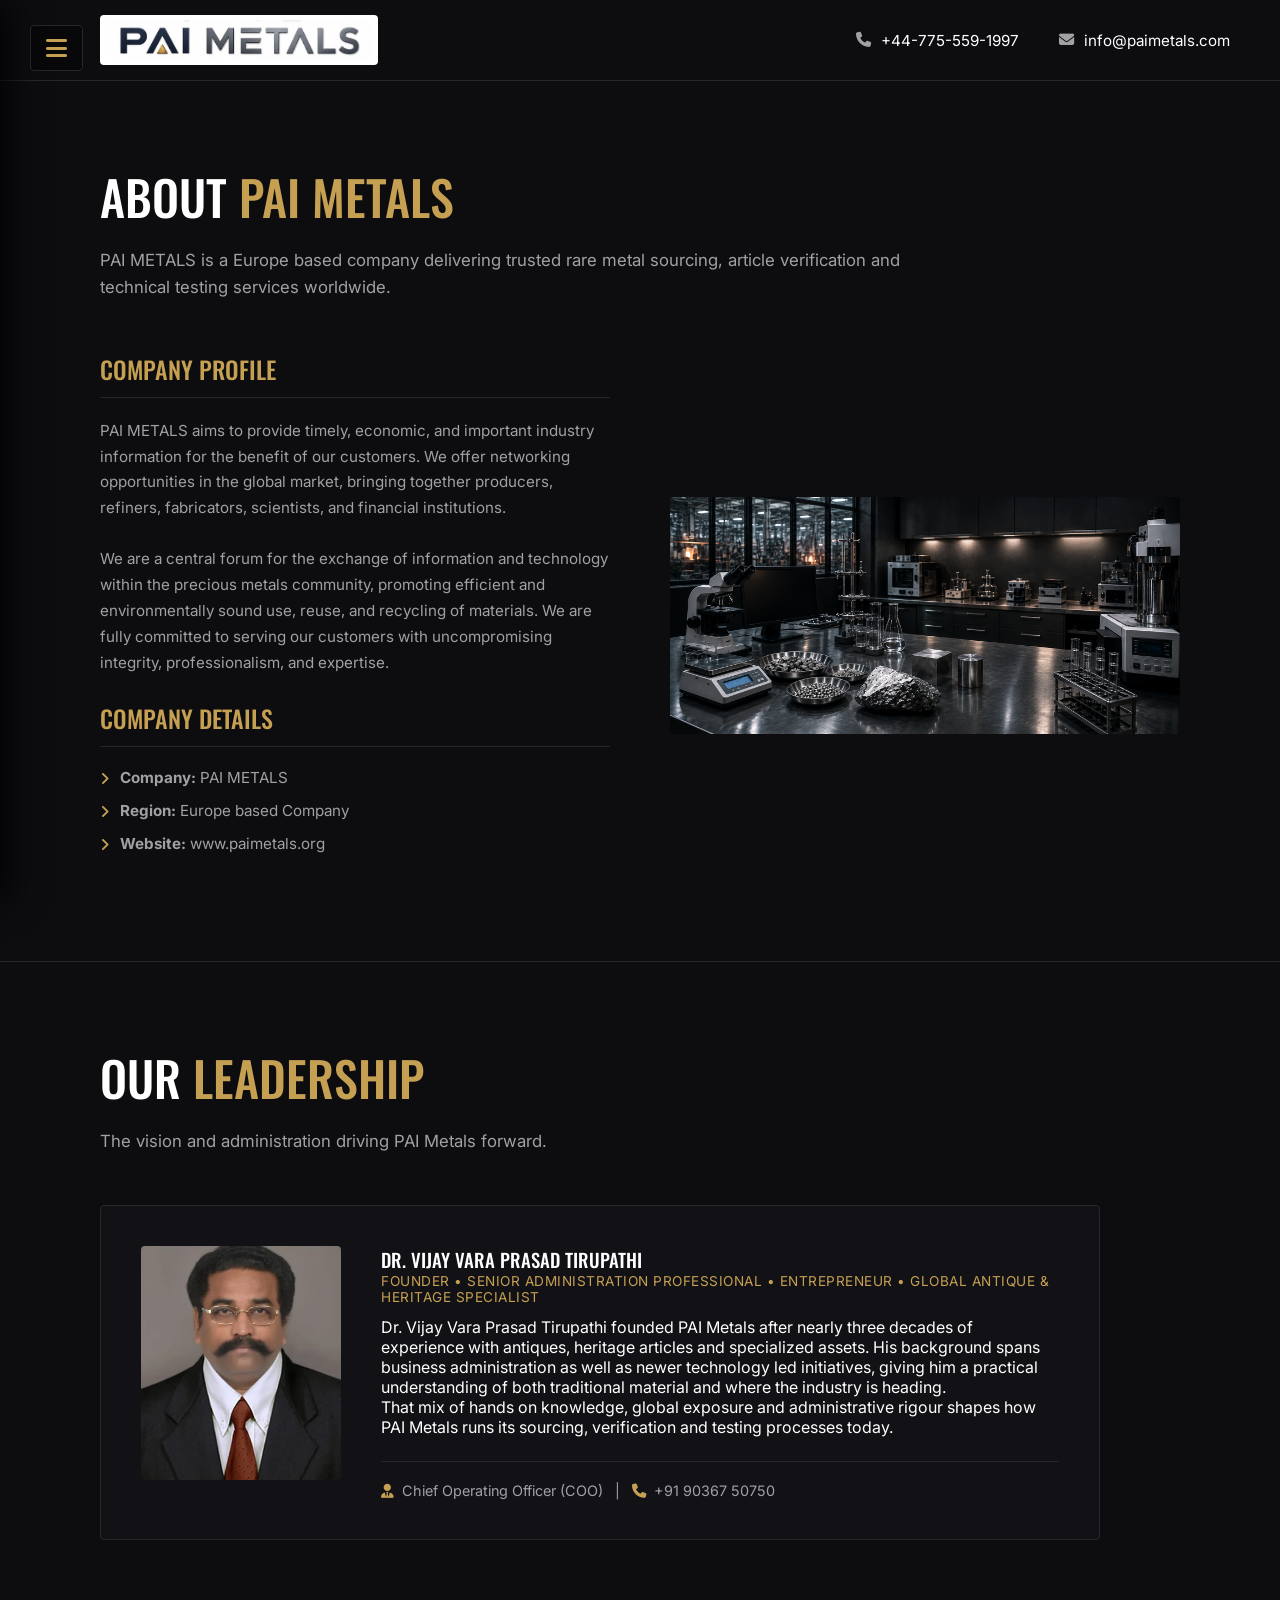
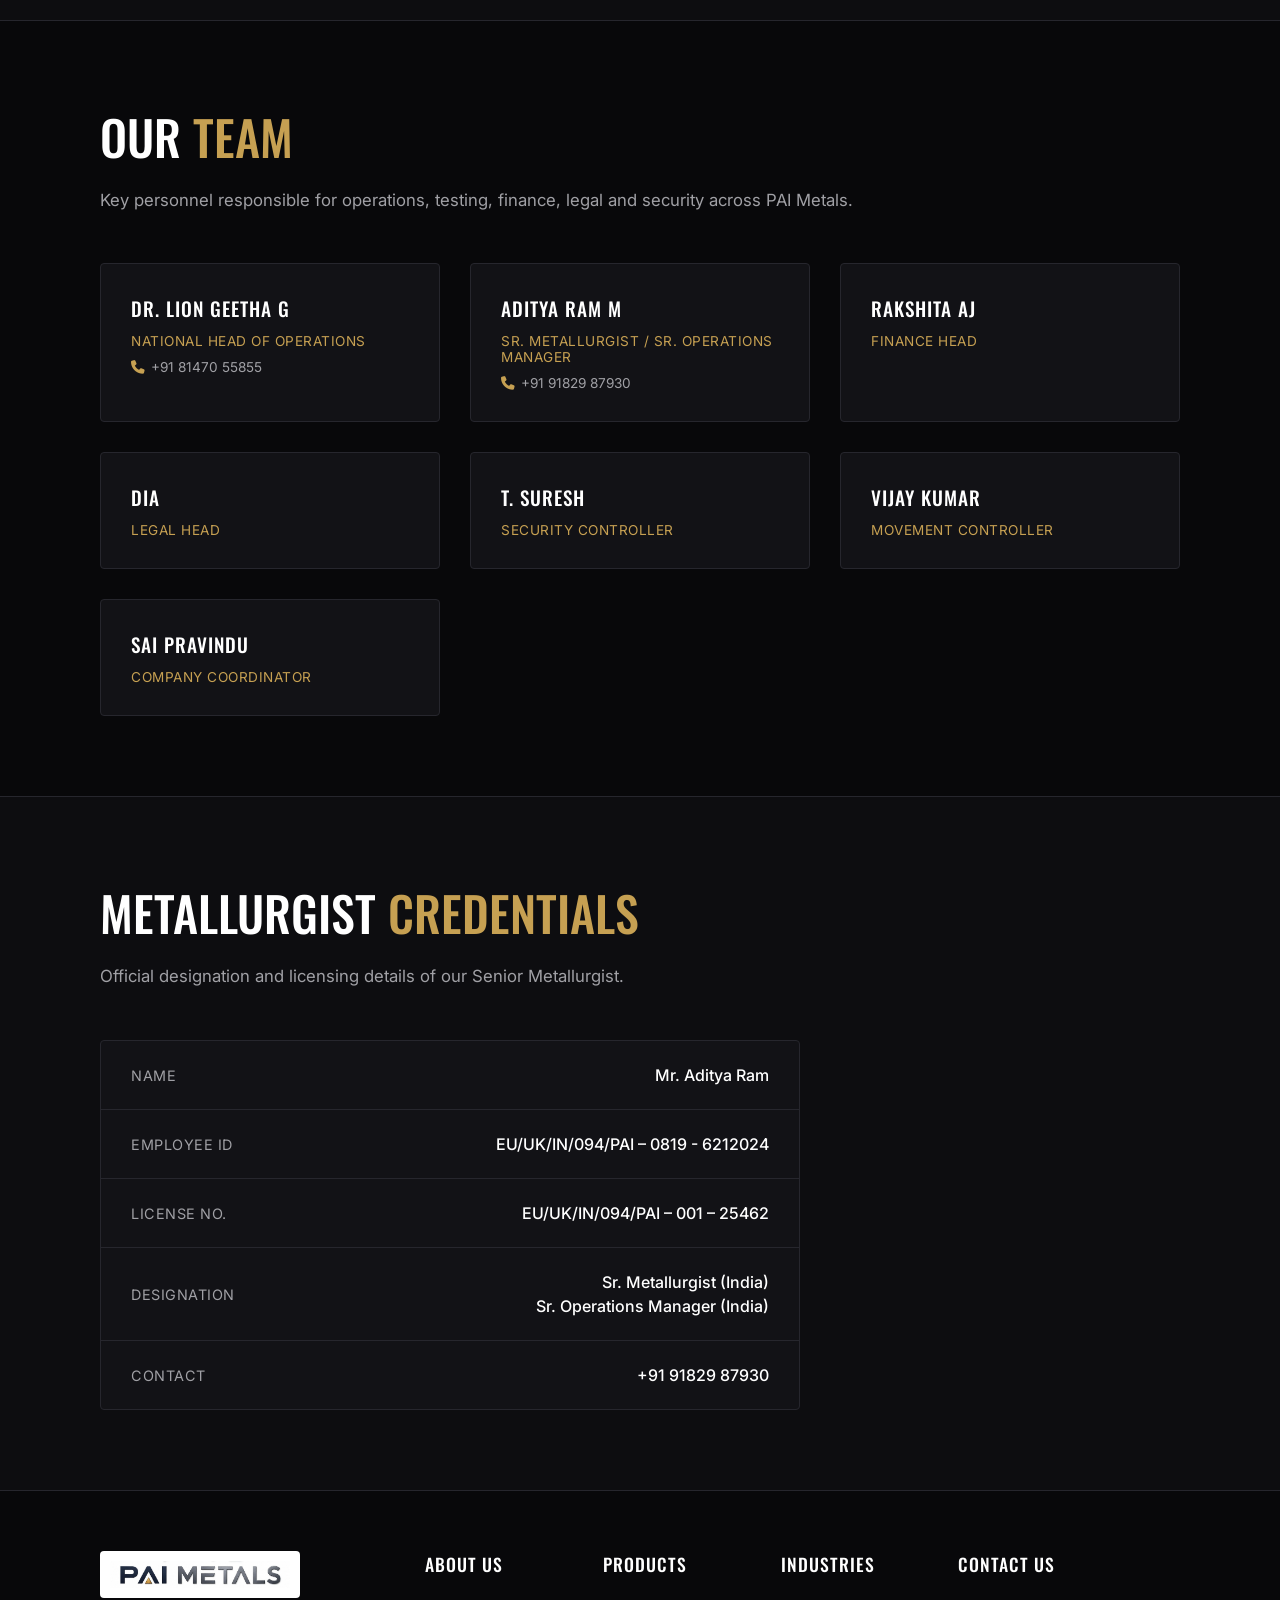
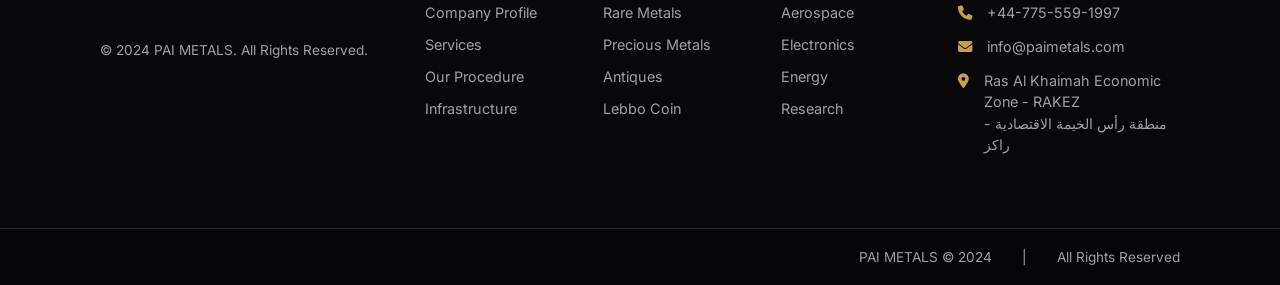
==== about.html @ 2e75043e "Add leadership section with founder profile and team contact numbers Adds a founder spotlight for Dr" ====
<!DOCTYPE html>
<html lang="en">
<head>
    <meta charset="UTF-8">
    <meta name="viewport" content="width=device-width, initial-scale=1.0">
    <title>About Us - PAI METALS</title>

    <!-- Google Fonts -->
    <link rel="preconnect" href="https://fonts.googleapis.com">
    <link rel="preconnect" href="https://fonts.gstatic.com" crossorigin>
    <link href="https://fonts.googleapis.com/css2?family=Inter:wght@300;400;500&family=Oswald:wght@400;500;600&display=swap" rel="stylesheet">

    <!-- Font Awesome -->
    <link rel="stylesheet" href="https://cdnjs.cloudflare.com/ajax/libs/font-awesome/6.4.0/css/all.min.css">

    <link rel="stylesheet" href="assets/styles.css">
</head>
<body>

    <!-- Hamburger Icon -->
    <div class="hamburger-menu" id="hamburger-btn">
        <i class="fa-solid fa-bars"></i>
    </div>

    <!-- Sidebar Overlay -->
    <div class="overlay" id="sidebar-overlay"></div>

    <!-- Off-canvas Sidebar -->
    <aside class="sidebar" id="sidebar-menu">
        <div class="close-btn" id="close-btn"><i class="fa-solid fa-xmark"></i></div>
        <div class="sidebar-logo">
            <a href="index.html#home">
                <img src="assets/paimetals logo.jpeg" alt="PAI METALS ">
            </a>
        </div>

        <nav class="nav-menu">
            <ul>
                <li><a href="index.html#home">HOME <i class="fa-solid fa-chevron-right"></i></a></li>
                <li><a href="about.html" class="active">ABOUT US <i class="fa-solid fa-chevron-right"></i></a></li>
                <li><a href="index.html#antiques">ANTIQUES <i class="fa-solid fa-chevron-right"></i></a></li>
                <li><a href="index.html#rare-metals">RARE METALS <i class="fa-solid fa-chevron-right"></i></a></li>
                <li><a href="index.html#lebbo-coin">LEBBO COIN <i class="fa-solid fa-chevron-right"></i></a></li>
                <li><a href="index.html#procedure">PROCEDURE <i class="fa-solid fa-chevron-right"></i></a></li>
                <li><a href="services.html">SERVICES <i class="fa-solid fa-chevron-right"></i></a></li>
            </ul>
        </nav>
    </aside>

    <!-- Main Content -->
    <main class="main-content">

        <!-- Top Header -->
        <header class="top-header">
            <div class="header-logo">
                <img src="assets/paimetals logo.jpeg" alt="PAI METALS Logo">
            </div>
            <div class="header-contact">
                <div><i class="fa-solid fa-phone"></i> +44-775-559-1997</div>
                <div><i class="fa-solid fa-envelope"></i> info@paimetals.com</div>
            </div>
        </header>

        <!-- Company Profile -->
        <section class="content-section">
            <div class="section-header">
                <h2>ABOUT <span>PAI METALS</span></h2>
                <p class="about-lead">PAI METALS is a Europe based company delivering trusted rare metal sourcing, article verification and technical testing services worldwide.</p>
            </div>
            <div class="two-col-layout">
                <div class="text-col">
                    <h3>Company Profile</h3>
                    <p>PAI METALS aims to provide timely, economic, and important industry information for the benefit of our customers. We offer networking opportunities in the global market, bringing together producers, refiners, fabricators, scientists, and financial institutions.</p>
                    <p>We are a central forum for the exchange of information and technology within the precious metals community, promoting efficient and environmentally sound use, reuse, and recycling of materials. We are fully committed to serving our customers with uncompromising integrity, professionalism, and expertise.</p>

                    <h3>Company Details</h3>
                    <ul class="styled-list">
                        <li><strong>Company:</strong> PAI METALS</li>
                        <li><strong>Region:</strong> Europe based Company</li>
                        <li><strong>Website:</strong> <a href="https://www.paimetals.org/" target="_blank" rel="noopener">www.paimetals.org</a></li>
                    </ul>
                </div>
                <div class="img-col">
                    <img src="assets/lab.png" alt="PAI METALS Facility">
                </div>
            </div>
        </section>

        <!-- Leadership / Founder -->
        <section class="content-section">
            <div class="section-header">
                <h2>OUR <span>LEADERSHIP</span></h2>
                <p>The vision and administration driving PAI Metals forward.</p>
            </div>
            <div class="founder-profile">
                <div class="founder-photo">
                    <img src="assets/vijay-vara-prasad.jpg" alt="Dr. Vijay Vara Prasad Tirupathi">
                </div>
                <div class="founder-body">
                    <h3>Dr. Vijay Vara Prasad Tirupathi</h3>
                    <span class="founder-titles">Founder &bull; Senior Administration Professional &bull; Entrepreneur &bull; Global Antique &amp; Heritage Specialist</span>
                    <p>Dr. Vijay Vara Prasad Tirupathi founded PAI Metals after nearly three decades of experience with antiques, heritage articles and specialized assets. His background spans business administration as well as newer technology led initiatives, giving him a practical understanding of both traditional material and where the industry is heading.</p>
                    <p>That mix of hands on knowledge, global exposure and administrative rigour shapes how PAI Metals runs its sourcing, verification and testing processes today.</p>
                    <div class="founder-contact">
                        <i class="fa-solid fa-user-tie"></i>Chief Operating Officer (COO)
                        &nbsp;&nbsp;|&nbsp;&nbsp;
                        <i class="fa-solid fa-phone"></i>+91 90367 50750
                    </div>
                </div>
            </div>
        </section>

        <!-- Team / Personnel -->
        <section class="content-section alt-bg">
            <div class="section-header">
                <h2>OUR <span>TEAM</span></h2>
                <p>Key personnel responsible for operations, testing, finance, legal and security across PAI Metals.</p>
            </div>
            <div class="info-card-grid">
                <div class="info-card">
                    <h4>Dr. Lion Geetha G</h4>
                    <span class="role">National Head of Operations</span>
                    <span class="phone"><i class="fa-solid fa-phone"></i>+91 81470 55855</span>
                </div>
                <div class="info-card">
                    <h4>Aditya Ram M</h4>
                    <span class="role">Sr. Metallurgist / Sr. Operations Manager</span>
                    <span class="phone"><i class="fa-solid fa-phone"></i>+91 91829 87930</span>
                </div>
                <div class="info-card">
                    <h4>Rakshita AJ</h4>
                    <span class="role">Finance Head</span>
                </div>
                <div class="info-card">
                    <h4>Dia</h4>
                    <span class="role">Legal Head</span>
                </div>
                <div class="info-card">
                    <h4>T. Suresh</h4>
                    <span class="role">Security Controller</span>
                </div>
                <div class="info-card">
                    <h4>Vijay Kumar</h4>
                    <span class="role">Movement Controller</span>
                </div>
                <div class="info-card">
                    <h4>Sai Pravindu</h4>
                    <span class="role">Company Coordinator</span>
                </div>
            </div>
        </section>

        <!-- Metallurgist Credentials -->
        <section class="content-section">
            <div class="section-header">
                <h2>METALLURGIST <span>CREDENTIALS</span></h2>
                <p>Official designation and licensing details of our Senior Metallurgist.</p>
            </div>
            <div class="credential-card">
                <div class="credential-row">
                    <span>Name</span>
                    <strong>Mr. Aditya Ram</strong>
                </div>
                <div class="credential-row">
                    <span>Employee ID</span>
                    <strong>EU/UK/IN/094/PAI &ndash; 0819 - 6212024</strong>
                </div>
                <div class="credential-row">
                    <span>License No.</span>
                    <strong>EU/UK/IN/094/PAI &ndash; 001 &ndash; 25462</strong>
                </div>
                <div class="credential-row">
                    <span>Designation</span>
                    <strong>Sr. Metallurgist (India)<br>Sr. Operations Manager (India)</strong>
                </div>
                <div class="credential-row">
                    <span>Contact</span>
                    <strong>+91 91829 87930</strong>
                </div>
            </div>
        </section>

        <!-- Footer -->
        <footer class="footer-section">
            <div class="footer-brand">
                <img src="assets/paimetals logo.jpeg" alt="PAI METALS Logo" style="max-width: 200px; background: white; padding: 10px; border-radius: 4px;">
                <p>© 2024 PAI METALS. All Rights Reserved.</p>
            </div>

            <div class="footer-col">
                <h5>ABOUT US</h5>
                <ul>
                    <li><a href="about.html">Company Profile</a></li>
                    <li><a href="services.html">Services</a></li>
                    <li><a href="index.html#procedure">Our Procedure</a></li>
                    <li><a href="#">Infrastructure</a></li>
                </ul>
            </div>

            <div class="footer-col">
                <h5>PRODUCTS</h5>
                <ul>
                    <li><a href="index.html#rare-metals">Rare Metals</a></li>
                    <li><a href="#">Precious Metals</a></li>
                    <li><a href="index.html#antiques">Antiques</a></li>
                    <li><a href="index.html#lebbo-coin">Lebbo Coin</a></li>
                </ul>
            </div>

            <div class="footer-col">
                <h5>INDUSTRIES</h5>
                <ul>
                    <li><a href="#">Aerospace</a></li>
                    <li><a href="#">Electronics</a></li>
                    <li><a href="#">Energy</a></li>
                    <li><a href="#">Research</a></li>
                </ul>
            </div>

            <div class="footer-col footer-contact">
                <h5>CONTACT US</h5>
                <ul>
                    <li>
                        <i class="fa-solid fa-phone"></i>
                        <span>+44-775-559-1997</span>
                    </li>
                    <li>
                        <i class="fa-solid fa-envelope"></i>
                        <span>info@paimetals.com</span>
                    </li>
                    <li>
                        <i class="fa-solid fa-location-dot"></i>
                        <span>Ras Al Khaimah Economic Zone - RAKEZ<br>منطقة رأس الخيمة الاقتصادية - راكز</span>
                    </li>
                </ul>
            </div>
        </footer>

        <div class="footer-bottom">
            <a href="#">PAI METALS © 2024</a>
            <span>|</span>
            <a href="#">All Rights Reserved</a>
        </div>

    </main>

    <script>
        // Sidebar Toggle Logic
        const hamburgerBtn = document.getElementById('hamburger-btn');
        const sidebarMenu = document.getElementById('sidebar-menu');
        const closeBtn = document.getElementById('close-btn');
        const sidebarOverlay = document.getElementById('sidebar-overlay');
        const navLinks = document.querySelectorAll('.nav-menu a');

        function toggleMenu() {
            sidebarMenu.classList.toggle('active');
            sidebarOverlay.classList.toggle('active');
        }

        hamburgerBtn.addEventListener('click', toggleMenu);
        closeBtn.addEventListener('click', toggleMenu);
        sidebarOverlay.addEventListener('click', toggleMenu);

        // Close sidebar when clicking a link
        navLinks.forEach(link => {
            link.addEventListener('click', () => {
                sidebarMenu.classList.remove('active');
                sidebarOverlay.classList.remove('active');
            });
        });
    </script>
</body>
</html>
---- assets/styles.css ----
:root {
    --primary-bg: #0d0d10;
    --sidebar-bg: #08080a;
    --card-bg: #121216;
    --text-primary: #ffffff;
    --text-secondary: #a0a0a5;
    --accent-gold: #c6a052;
    --accent-hover: #e0b865;
    --border-color: #26262d;
}

* {
    margin: 0;
    padding: 0;
    box-sizing: border-box;
}

html {
    scroll-behavior: smooth;
}

body {
    font-family: 'Inter', sans-serif;
    background-color: var(--primary-bg);
    color: var(--text-primary);
    display: flex;
    min-height: 100vh;
}

h1, h2, h3, h4, h5, h6 {
    font-family: 'Oswald', sans-serif;
    font-weight: 500;
    text-transform: uppercase;
}

a {
    text-decoration: none;
    color: inherit;
}

/* Hamburger Menu Icon */
.hamburger-menu {
    position: fixed;
    top: 25px;
    left: 30px;
    z-index: 1000;
    cursor: pointer;
    background: var(--sidebar-bg);
    border: 1px solid var(--border-color);
    padding: 10px 15px;
    border-radius: 4px;
    display: flex;
    transition: background 0.3s;
}

.hamburger-menu:hover {
    background: var(--card-bg);
}

.hamburger-menu i {
    font-size: 1.5rem;
    color: var(--accent-gold);
}

/* Sidebar Overlay */
.overlay {
    position: fixed;
    top: 0;
    left: 0;
    width: 100%;
    height: 100%;
    background: rgba(0,0,0,0.7);
    z-index: 1001;
    opacity: 0;
    visibility: hidden;
    transition: all 0.3s ease;
}

.overlay.active {
    opacity: 1;
    visibility: visible;
}

.sidebar {
    position: fixed;
    top: 0;
    left: -320px;
    width: 320px;
    background-color: var(--sidebar-bg);
    height: 100vh;
    border-right: 1px solid var(--border-color);
    display: flex;
    flex-direction: column;
    z-index: 1002;
    transition: left 0.4s cubic-bezier(0.77, 0, 0.175, 1);
    box-shadow: 10px 0 30px rgba(0,0,0,0.8);
}

.sidebar.active {
    left: 0;
}

.close-btn {
    position: absolute;
    top: 25px;
    right: 25px;
    font-size: 1.5rem;
    cursor: pointer;
    color: var(--text-secondary);
    transition: color 0.3s;
}

.close-btn:hover {
    color: var(--accent-gold);
}

.sidebar-logo {
    padding: 40px 30px 30px 30px;
    border-bottom: 1px solid var(--border-color);
    display: flex;
    justify-content: center;
    background: #fff;
}

.sidebar-logo img {
    max-width: 100%;
    height: auto;
}

.nav-menu {
    flex-grow: 1;
    overflow-y: auto;
}

.nav-menu ul {
    list-style: none;
}

.nav-menu li {
    border-bottom: 1px solid var(--border-color);
}

.nav-menu a {
    display: flex;
    justify-content: space-between;
    align-items: center;
    padding: 20px 30px;
    color: var(--text-primary);
    font-family: 'Oswald', sans-serif;
    font-size: 1.1rem;
    letter-spacing: 1px;
    transition: color 0.3s;
}

.nav-menu a:hover, .nav-menu a.active {
    color: var(--accent-gold);
}

.nav-menu a i {
    font-size: 0.8rem;
    color: var(--text-secondary);
}

.sidebar-footer {
    padding: 30px;
    font-size: 0.9rem;
    color: var(--text-secondary);
    border-top: 1px solid var(--border-color);
}

.contact-item {
    margin-bottom: 15px;
    display: flex;
    align-items: center;
    gap: 15px;
}

.contact-item i {
    color: var(--text-primary);
}

.social-icons {
    display: flex;
    gap: 15px;
    margin-top: 25px;
}

.social-icons a {
    color: var(--text-secondary);
    font-size: 1.2rem;
    transition: color 0.3s;
}

.social-icons a:hover {
    color: var(--accent-gold);
}

/* Main Content */
.main-content {
    flex-grow: 1;
    display: flex;
    flex-direction: column;
    overflow-x: hidden;
    width: 100%;
}

/* Top Header */
.top-header {
    display: flex;
    justify-content: space-between;
    align-items: center;
    padding: 15px 50px;
    padding-left: 100px; /* Offset for hamburger */
    border-bottom: 1px solid var(--border-color);
    background-color: var(--primary-bg);
}

.header-logo {
    display: flex;
    align-items: center;
}

.header-logo img {
    height: 50px;
    background: white;
    padding: 5px;
    border-radius: 4px;
    object-fit: contain;
}

.header-contact {
    display: flex;
    align-items: center;
    gap: 40px;
    font-size: 0.95rem;
}

.header-contact div {
    display: flex;
    align-items: center;
    gap: 10px;
}

.header-contact i {
    color: var(--text-secondary);
}

/* Hero Section */
.hero-section {
    display: flex;
    padding: 100px 60px;
    position: relative;
    min-height: 600px;
    align-items: center;
    border-bottom: 1px solid var(--border-color);
    background-image: linear-gradient(120deg, rgba(8,8,10,0.85) 0%, rgba(8,8,10,0.6) 50%, rgba(8,8,10,0.4) 100%), url('hero.png');
    background-size: cover;
    background-repeat: no-repeat;
    background-position: center right;
}

.hero-content {
    flex: 1;
    z-index: 2;
    max-width: 600px;
    padding-left: 40px; /* offset for hamburger alignment */
}

.hero-tagline {
    display: inline-block;
    font-size: 1.2rem;
    color: var(--accent-gold);
    margin-bottom: 15px;
    letter-spacing: 3px;
    font-family: 'Oswald', sans-serif;
    text-transform: uppercase;
}

.hero-subtitle {
    font-size: 1.05rem;
    color: var(--text-secondary);
    margin-top: 10px;
    max-width: 520px;
    line-height: 1.7;
}

.hero-content h1 {
    font-size: 5.5rem;
    line-height: 1.05;
    margin-bottom: 20px;
    letter-spacing: -1px;
}

.hero-content h1 span {
    color: var(--accent-gold);
}

.hero-content p {
    color: var(--text-secondary);
    line-height: 1.7;
    margin-bottom: 40px;
    font-size: 1.15rem;
    max-width: 500px;
}

.btn {
    display: inline-flex;
    align-items: center;
    gap: 15px;
    padding: 15px 30px;
    border: 1px solid var(--accent-gold);
    color: var(--accent-gold);
    font-family: 'Oswald', sans-serif;
    font-size: 1rem;
    letter-spacing: 2px;
    transition: all 0.3s ease;
    cursor: pointer;
}

.btn:hover {
    background-color: var(--accent-gold);
    color: var(--primary-bg);
}

.btn-sm {
    padding: 10px 20px;
    font-size: 0.85rem;
    gap: 10px;
}

.hero-image {
    position: absolute;
    right: 0;
    top: 0;
    height: 100%;
    width: 50%;
    z-index: 1;
    display: flex;
    align-items: center;
    justify-content: flex-end;
    padding-right: 50px;
}

.hero-image img {
    max-width: 100%;
    max-height: 80%;
    object-fit: contain;
    opacity: 0.9;
}

/* Cards Section */
.cards-section {
    display: grid;
    grid-template-columns: repeat(4, 1fr);
    border-bottom: 1px solid var(--border-color);
}

.card {
    padding: 40px;
    border-right: 1px solid var(--border-color);
    transition: background 0.3s;
    display: flex;
    flex-direction: column;
}

.card:last-child {
    border-right: none;
}

.card:hover {
    background-color: var(--card-bg);
}

.card-img-wrapper {
    width: 100%;
    height: 180px;
    margin-bottom: 30px;
    display: flex;
    align-items: center;
    justify-content: flex-start;
}

.card-img-wrapper img {
    max-width: 100%;
    max-height: 100%;
    object-fit: contain;
    opacity: 0.9;
    transition: opacity 0.3s;
}

.card:hover .card-img-wrapper img {
    opacity: 1;
}

.card h3 {
    font-size: 1.5rem;
    margin-bottom: 15px;
    letter-spacing: 1px;
}

.card p {
    font-size: 0.95rem;
    color: var(--text-secondary);
    line-height: 1.6;
    margin-bottom: 30px;
    flex-grow: 1;
}

.card .arrow {
    color: var(--accent-gold);
    font-size: 1.2rem;
}

/* Generic Section Styles */
.content-section {
    padding: 80px 100px;
    border-bottom: 1px solid var(--border-color);
}

.content-section.alt-bg {
    background: var(--sidebar-bg);
}

.section-header {
    margin-bottom: 50px;
    max-width: 800px;
}

.section-header h2 {
    font-size: 3rem;
    margin-bottom: 15px;
}

.section-header h2 span {
    color: var(--accent-gold);
}

.section-header p {
    color: var(--text-secondary);
    font-size: 1.05rem;
    line-height: 1.6;
}

.two-col-layout {
    display: flex;
    gap: 60px;
    align-items: center;
}

.two-col-layout.reverse {
    flex-direction: row-reverse;
}

.two-col-layout .text-col {
    flex: 1;
}

.two-col-layout .img-col {
    flex: 1;
    display: flex;
    flex-direction: column;
    gap: 20px;
    align-items: center;
    justify-content: center;
}

.two-col-layout .img-col img {
    max-width: 100%;
    max-height: 400px;
    object-fit: contain;
    border-radius: 4px;
}

.text-col h3 {
    font-size: 1.5rem;
    margin-bottom: 20px;
    color: var(--accent-gold);
    border-bottom: 1px solid rgba(255,255,255,0.1);
    padding-bottom: 10px;
}

.text-col p {
    color: var(--text-secondary);
    line-height: 1.7;
    margin-bottom: 25px;
    font-size: 0.95rem;
}

.styled-list {
    list-style: none;
    margin-bottom: 25px;
}

.styled-list li {
    position: relative;
    padding-left: 20px;
    margin-bottom: 10px;
    color: var(--text-secondary);
    font-size: 0.95rem;
    line-height: 1.5;
}

.styled-list li::before {
    content: '\f105';
    font-family: 'Font Awesome 6 Free';
    font-weight: 900;
    position: absolute;
    left: 0;
    color: var(--accent-gold);
}

/* Rare Metals Section Details */
.rare-metals-layout {
    display: flex;
    gap: 60px;
}

.rare-metals-header {
    width: 250px;
    flex-shrink: 0;
}

.rare-metals-header h2 {
    font-size: 3rem;
    line-height: 1.1;
    margin-bottom: 25px;
}

.rare-metals-header h2 span {
    color: var(--accent-gold);
    display: block;
}

.rare-metals-header p {
    color: var(--text-secondary);
    font-size: 1rem;
    line-height: 1.6;
    margin-bottom: 40px;
}

.rare-metals-list-wrapper {
    flex-grow: 1;
    display: grid;
    grid-template-columns: repeat(3, 1fr);
    column-gap: 40px;
    row-gap: 15px;
    padding: 0 40px;
    border-right: 1px solid var(--border-color);
    border-left: 1px solid var(--border-color);
}

.rare-metals-list-wrapper ul {
    display: flex;
    flex-direction: column;
    gap: 12px;
}

.rare-metals-list-wrapper li {
    list-style: none;
}

.rare-metals-list-wrapper li a {
    color: var(--text-secondary);
    font-size: 0.95rem;
    display: flex;
    justify-content: space-between;
    border-bottom: 1px solid rgba(255,255,255,0.05);
    padding-bottom: 8px;
    cursor: pointer;
    transition: color 0.2s;
    text-decoration: none;
}

.rare-metals-list-wrapper li a:hover {
    color: var(--accent-gold);
}

.rare-metals-list-wrapper li a:after {
    content: '\f105';
    font-family: 'Font Awesome 6 Free';
    font-weight: 900;
    color: var(--accent-gold);
    opacity: 0.7;
}

.features-list {
    width: 300px;
    flex-shrink: 0;
    display: flex;
    flex-direction: column;
    justify-content: center;
    gap: 40px;
}

.feature-item {
    display: flex;
    gap: 20px;
}

.feature-icon {
    color: var(--accent-gold);
    font-size: 2rem;
    flex-shrink: 0;
}

.feature-item h4 {
    color: var(--text-primary);
    margin-bottom: 8px;
    font-size: 1.2rem;
    letter-spacing: 1px;
}

.feature-item p {
    color: var(--text-secondary);
    font-size: 0.9rem;
    line-height: 1.5;
}

/* Welcome Section */
.welcome-section {
    display: grid;
    grid-template-columns: 1fr 1fr;
    border-bottom: 1px solid var(--border-color);
}

.welcome-text {
    padding: 80px 100px;
    border-right: 1px solid var(--border-color);
    position: relative;
}

.welcome-text h2 {
    font-size: 3rem;
    margin-bottom: 40px;
    line-height: 1.1;
}

.welcome-text h2 span {
    color: var(--accent-gold);
    display: block;
}

.welcome-text p {
    color: var(--text-secondary);
    font-size: 1.05rem;
    margin-bottom: 25px;
    line-height: 1.7;
}

.welcome-text .btn {
    margin-top: 20px;
}

.welcome-images {
    background-image: url('welcome.png');
    background-size: cover;
    background-repeat: no-repeat;
    background-position: center;
    min-height: 420px;
    width: 100%;
}

/* Procedure Section */
.procedure-grid {
    display: grid;
    grid-template-columns: repeat(3, 1fr);
    gap: 30px;
}
.proc-box {
    background: var(--card-bg);
    padding: 40px;
    border: 1px solid var(--border-color);
    border-radius: 4px;
}
.proc-box h3 {
    color: var(--text-primary);
    margin-bottom: 20px;
    font-size: 1.3rem;
    border-bottom: 1px solid var(--border-color);
    padding-bottom: 10px;
}
.proc-box p, .proc-box li {
    font-size: 0.9rem;
    color: var(--text-secondary);
    line-height: 1.6;
    margin-bottom: 10px;
}

/* CTA Section */
.cta-section {
    padding: 60px 100px;
    display: flex;
    align-items: center;
    justify-content: space-between;
    border-bottom: 1px solid var(--border-color);
    background: linear-gradient(90deg, rgba(18,18,22,1) 0%, rgba(8,8,10,1) 100%);
}

.cta-content {
    display: flex;
    align-items: center;
    gap: 40px;
}

.cta-image {
    width: 150px;
    height: 100px;
    border-radius: 4px;
    overflow: hidden;
    display: flex;
    align-items: center;
    justify-content: center;
}

.cta-image img {
    width: 100%;
    height: 100%;
    object-fit: cover;
}

.cta-text h3 {
    font-size: 2rem;
    margin-bottom: 10px;
}

.cta-text h3 span {
    color: var(--accent-gold);
}

.cta-text p {
    color: var(--text-secondary);
    font-size: 1rem;
}

/* Footer */
.footer-section {
    padding: 60px 100px;
    display: grid;
    grid-template-columns: 2fr 1fr 1fr 1fr 1.5fr;
    gap: 30px;
    background: var(--sidebar-bg);
}

.footer-brand p {
    color: var(--text-secondary);
    font-size: 0.85rem;
    margin-top: 40px;
}

.footer-col h5 {
    color: var(--text-primary);
    margin-bottom: 25px;
    font-size: 1.1rem;
    letter-spacing: 1px;
}

.footer-col ul {
    list-style: none;
}

.footer-col li {
    margin-bottom: 12px;
}

.footer-col a {
    color: var(--text-secondary);
    font-size: 0.9rem;
    transition: color 0.3s;
}

.footer-col a:hover {
    color: var(--accent-gold);
}

.footer-contact li {
    display: flex;
    gap: 15px;
    color: var(--text-secondary);
    font-size: 0.9rem;
    line-height: 1.5;
}

.footer-contact i {
    color: var(--accent-gold);
    margin-top: 4px;
}

.footer-bottom {
    padding: 20px 100px;
    display: flex;
    justify-content: flex-end;
    gap: 30px;
    background: #050508;
    font-size: 0.85rem;
    color: var(--text-secondary);
    border-top: 1px solid var(--border-color);
}

/* About Page: Company & Team */
.about-lead {
    color: var(--text-secondary);
    font-size: 1.05rem;
    line-height: 1.7;
    margin-bottom: 15px;
    max-width: 900px;
}

.info-card-grid {
    display: grid;
    grid-template-columns: repeat(3, 1fr);
    gap: 30px;
}

.info-card {
    background: var(--card-bg);
    border: 1px solid var(--border-color);
    border-radius: 4px;
    padding: 30px;
    transition: border-color 0.3s;
}

.info-card:hover {
    border-color: var(--accent-gold);
}

.info-card h4 {
    font-size: 1.2rem;
    letter-spacing: 1px;
    margin-bottom: 10px;
}

.info-card .role {
    display: block;
    color: var(--accent-gold);
    font-size: 0.85rem;
    letter-spacing: 0.5px;
    text-transform: uppercase;
}

.info-card .phone {
    display: block;
    color: var(--text-secondary);
    font-size: 0.85rem;
    margin-top: 10px;
}

.info-card .phone i {
    color: var(--accent-gold);
    margin-right: 6px;
}

.founder-profile {
    display: flex;
    gap: 40px;
    background: var(--card-bg);
    border: 1px solid var(--border-color);
    border-radius: 4px;
    padding: 40px;
    max-width: 1000px;
}

.founder-profile .founder-photo {
    flex: 0 0 200px;
}

.founder-profile .founder-photo img {
    width: 100%;
    border-radius: 4px;
    display: block;
    object-fit: cover;
}

.founder-profile .founder-body {
    flex: 1;
    min-width: 0;
}

.founder-profile .founder-titles {
    display: block;
    color: var(--accent-gold);
    font-size: 0.85rem;
    letter-spacing: 0.5px;
    text-transform: uppercase;
    margin-bottom: 12px;
}

.founder-profile .founder-tagline {
    font-family: 'Oswald', sans-serif;
    font-size: 1.2rem;
    color: var(--text-primary);
    margin-bottom: 20px;
}

.founder-profile .founder-contact {
    margin-top: 24px;
    padding-top: 20px;
    border-top: 1px solid var(--border-color);
    color: var(--text-secondary);
    font-size: 0.9rem;
}

.founder-profile .founder-contact i {
    color: var(--accent-gold);
    margin-right: 8px;
}

.credential-card {
    background: var(--card-bg);
    border: 1px solid var(--border-color);
    border-radius: 4px;
    max-width: 700px;
}

.credential-row {
    display: flex;
    justify-content: space-between;
    align-items: center;
    gap: 30px;
    padding: 22px 30px;
    border-bottom: 1px solid var(--border-color);
}

.credential-row:last-child {
    border-bottom: none;
}

.credential-row span {
    color: var(--text-secondary);
    font-size: 0.9rem;
    letter-spacing: 0.5px;
    text-transform: uppercase;
    flex-shrink: 0;
}

.credential-row strong {
    color: var(--text-primary);
    font-weight: 500;
    text-align: right;
    font-size: 1rem;
    line-height: 1.5;
}

/* Services Page */
.services-tagline {
    color: var(--accent-gold);
    font-family: 'Oswald', sans-serif;
    letter-spacing: 2px;
    font-size: 1.1rem;
    margin-bottom: 10px;
}

.services-subtagline {
    color: var(--text-secondary);
    font-size: 0.95rem;
    letter-spacing: 1px;
    margin-bottom: 25px;
}

.service-tiers {
    display: grid;
    grid-template-columns: repeat(2, 1fr);
    gap: 30px;
}

.service-tier {
    background: var(--card-bg);
    border: 1px solid var(--border-color);
    border-radius: 4px;
    padding: 40px;
    position: relative;
}

.service-tier.wide {
    grid-column: 1 / -1;
}

.tier-index {
    color: var(--border-color);
    font-family: 'Oswald', sans-serif;
    font-size: 2.5rem;
    font-weight: 600;
    margin-bottom: 10px;
}

.service-tier h3 {
    font-size: 1.3rem;
    margin-bottom: 18px;
    color: var(--text-primary);
    border-bottom: 1px solid var(--border-color);
    padding-bottom: 15px;
}

.tier-price {
    font-family: 'Oswald', sans-serif;
    color: var(--accent-gold);
    font-size: 1.4rem;
    margin-bottom: 15px;
}

.tier-price span {
    display: block;
    color: var(--text-secondary);
    font-family: 'Inter', sans-serif;
    font-size: 0.8rem;
    text-transform: none;
    letter-spacing: 0;
    margin-top: 4px;
}

.service-tier p {
    color: var(--text-secondary);
    font-size: 0.9rem;
    line-height: 1.6;
}

.tier-price-group {
    display: flex;
    gap: 50px;
    margin: 20px 0;
    flex-wrap: wrap;
}

.price-label {
    display: block;
    color: var(--text-secondary);
    font-size: 0.8rem;
    letter-spacing: 0.5px;
    text-transform: uppercase;
    margin-bottom: 8px;
}

.important-info li {
    margin-bottom: 16px;
}

/* Mobile Responsiveness */
@media (max-width: 1024px) {
    .rare-metals-layout {
        flex-direction: column;
    }
    .rare-metals-header {
        width: 100%;
    }
    .rare-metals-list-wrapper {
        border: none;
        padding: 0;
        margin: 30px 0;
    }
    .features-list {
        width: 100%;
        flex-direction: row;
        flex-wrap: wrap;
    }
    .cards-section {
        grid-template-columns: repeat(2, 1fr);
    }
    .footer-section {
        grid-template-columns: repeat(2, 1fr);
    }
    .info-card-grid {
        grid-template-columns: repeat(2, 1fr);
    }
    .service-tiers {
        grid-template-columns: 1fr;
    }
}

@media (max-width: 768px) {
    .hamburger-menu {
        left: 20px;
        top: 20px;
    }
    .top-header {
        flex-direction: column;
        align-items: flex-start;
        padding: 20px 20px 20px 80px;
        gap: 15px;
    }
    .header-logo img {
        height: 42px;
    }
    .header-contact {
        flex-direction: column;
        align-items: flex-start;
        gap: 10px;
    }
    .hero-section {
        flex-direction: column;
        padding: 100px 30px 60px;
        min-height: auto;
        text-align: left;
    }
    .hero-content {
        padding-left: 0;
        max-width: 100%;
    }
    .hero-content h1 {
        font-size: 3.5rem;
    }
    .hero-image {
        position: static;
        width: 100%;
        height: 350px;
        padding-right: 0;
        justify-content: center;
        margin-top: 40px;
    }
    .cards-section {
        grid-template-columns: 1fr;
    }
    .card {
        border-right: none;
        border-bottom: 1px solid var(--border-color);
    }
    .content-section {
        padding: 60px 30px;
    }
    .welcome-section {
        grid-template-columns: 1fr;
    }
    .welcome-text {
        padding: 60px 30px;
        border-right: none;
        border-bottom: 1px solid var(--border-color);
    }
    .welcome-images {
        padding: 30px;
    }
    .founder-profile {
        flex-direction: column;
        padding: 30px;
    }
    .founder-profile .founder-photo {
        flex: 0 0 auto;
        max-width: 180px;
    }
    .two-col-layout {
        flex-direction: column;
    }
    .two-col-layout.reverse {
        flex-direction: column;
    }
    .procedure-grid {
        grid-template-columns: 1fr;
    }
    .cta-section {
        flex-direction: column;
        padding: 60px 30px;
        text-align: center;
        gap: 30px;
    }
    .cta-content {
        flex-direction: column;
    }
    .footer-section {
        grid-template-columns: 1fr;
        padding: 60px 30px;
    }
    .footer-bottom {
        justify-content: center;
        padding: 20px 30px;
    }
    .info-card-grid {
        grid-template-columns: 1fr;
    }
    .credential-row {
        flex-direction: column;
        align-items: flex-start;
        gap: 8px;
    }
    .credential-row strong {
        text-align: left;
    }
}
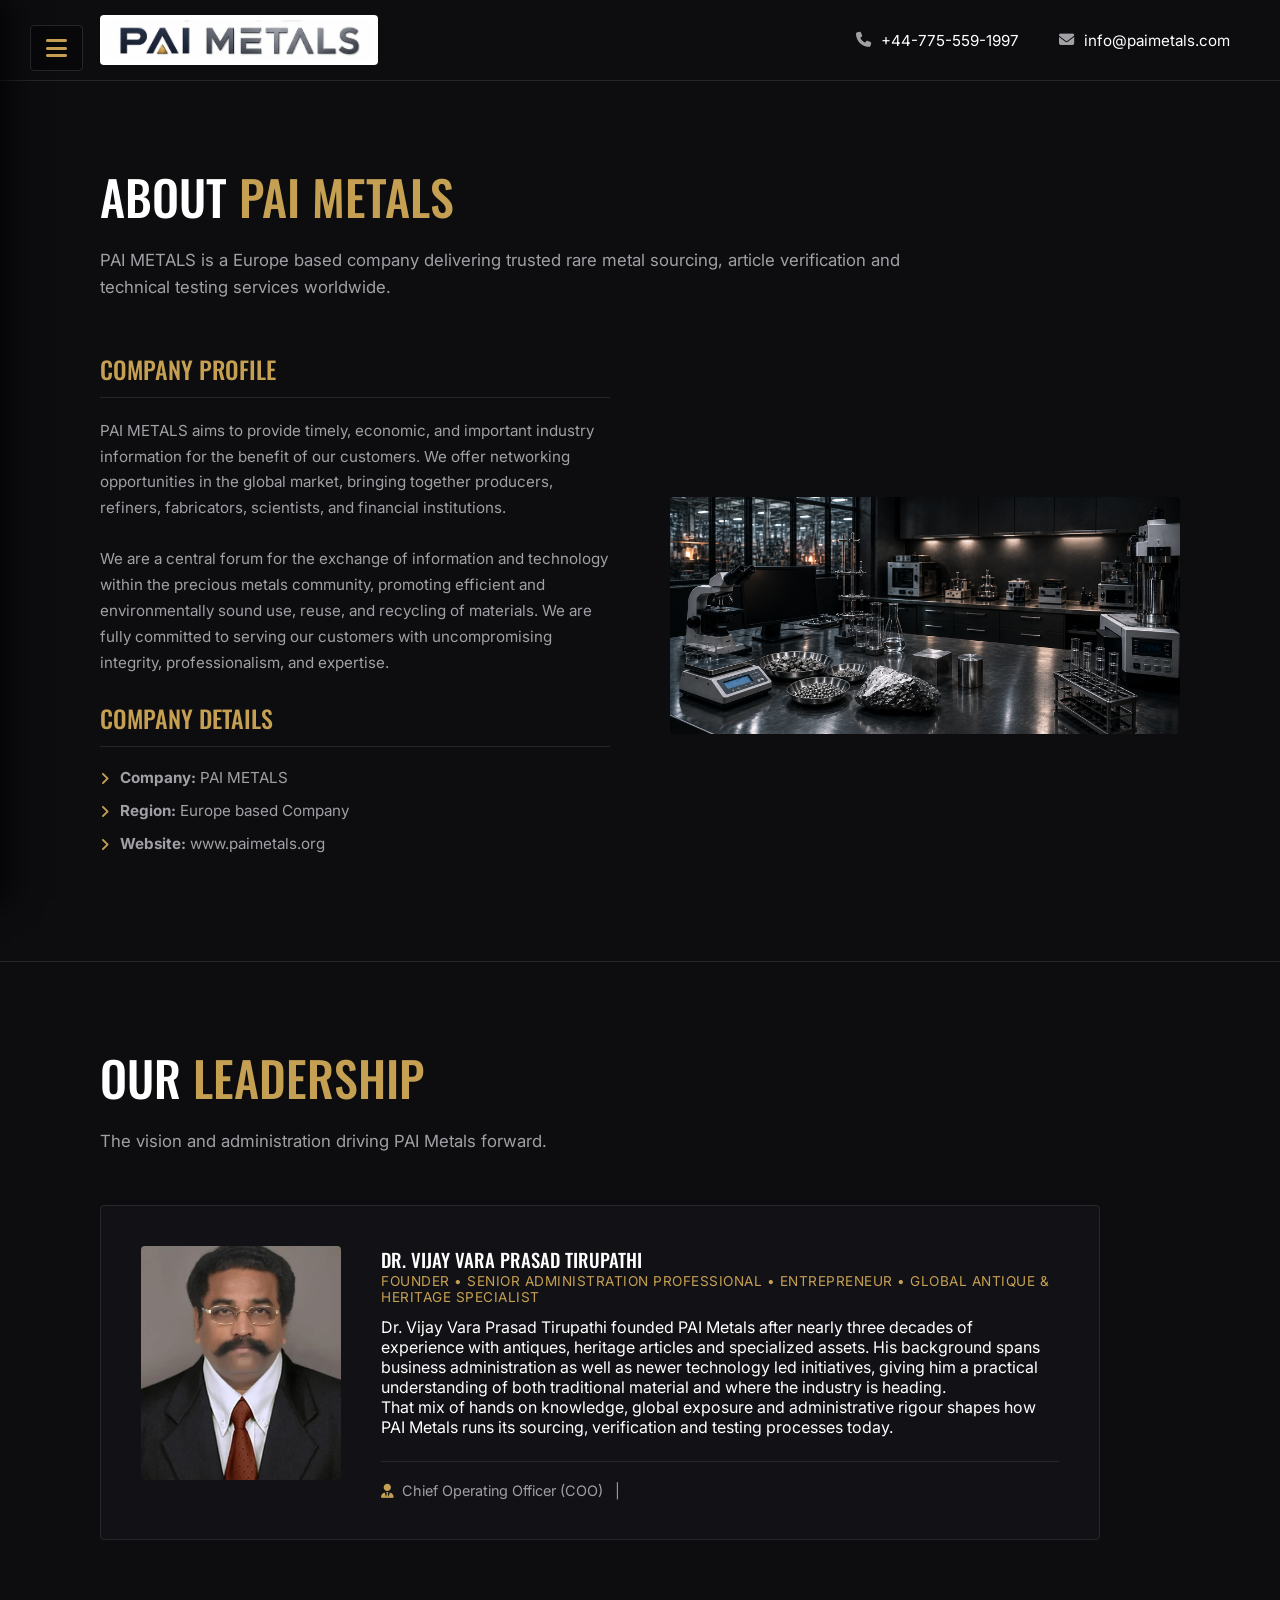
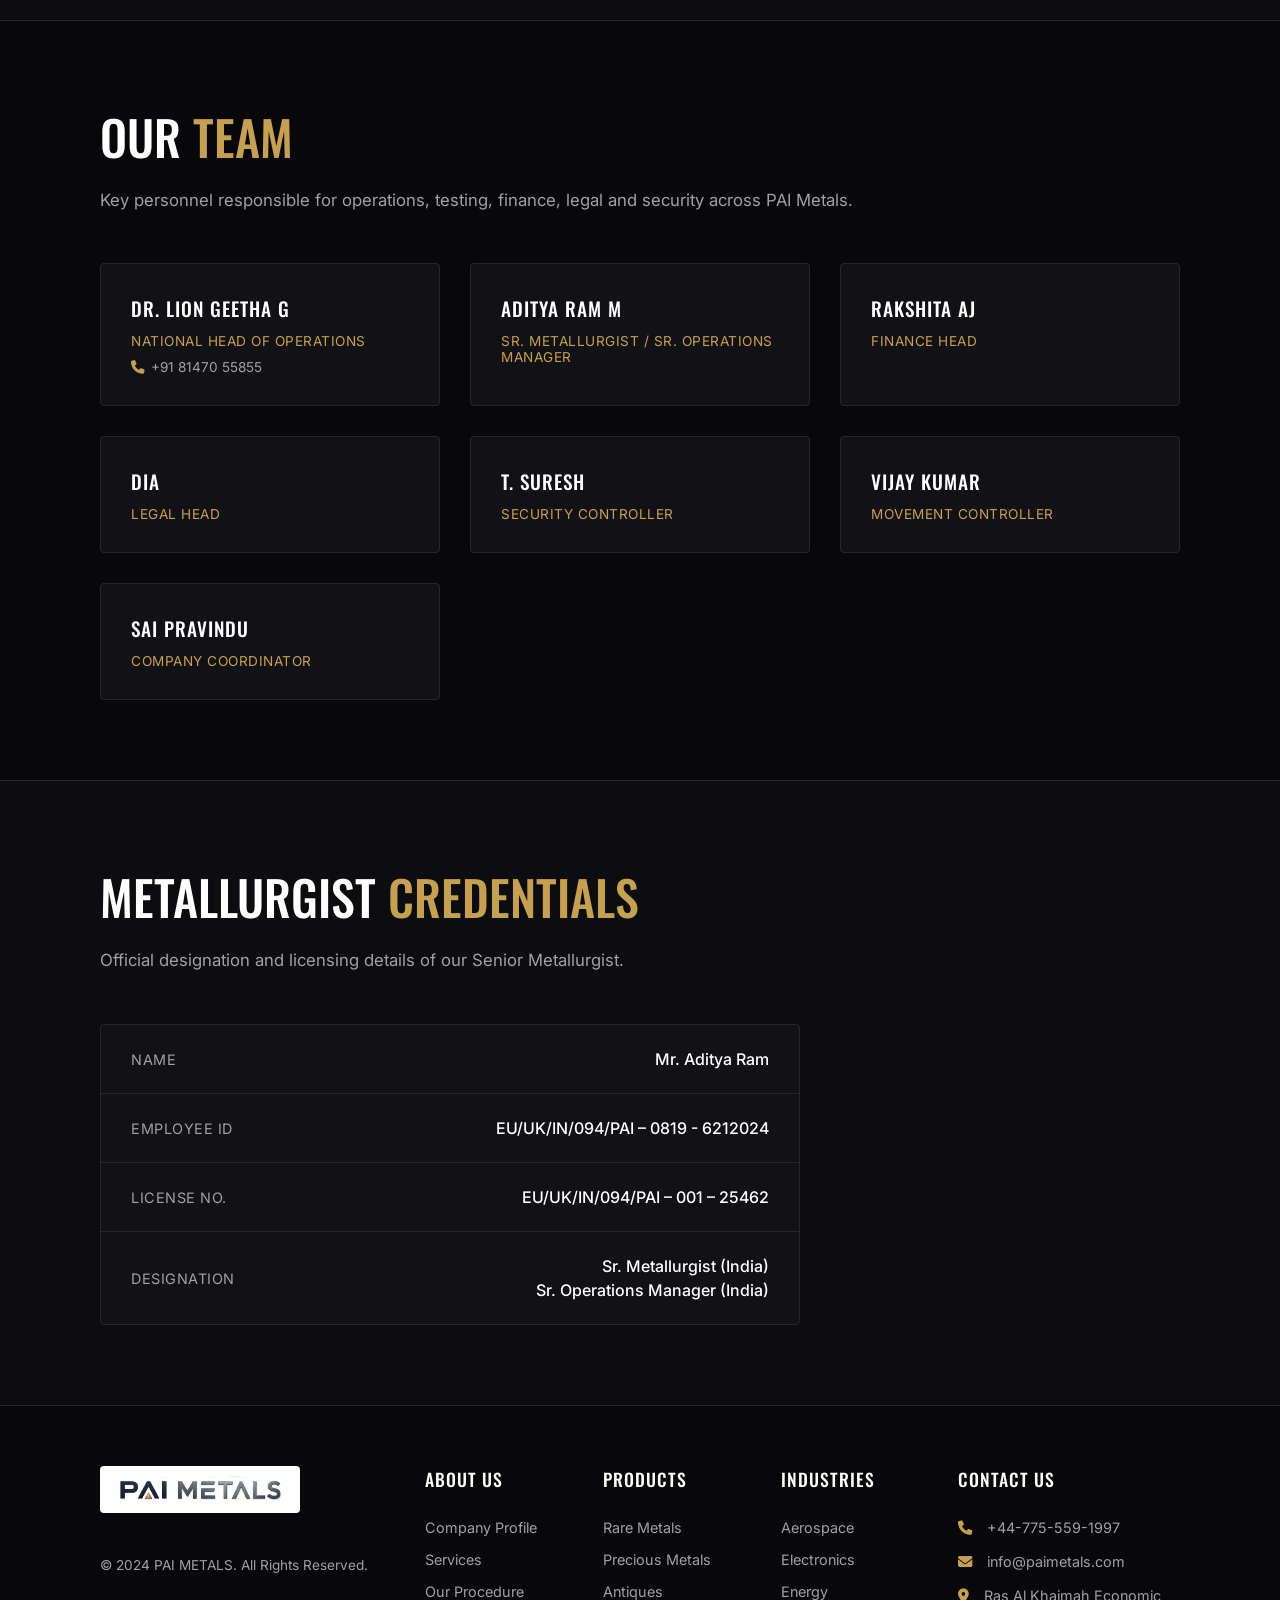
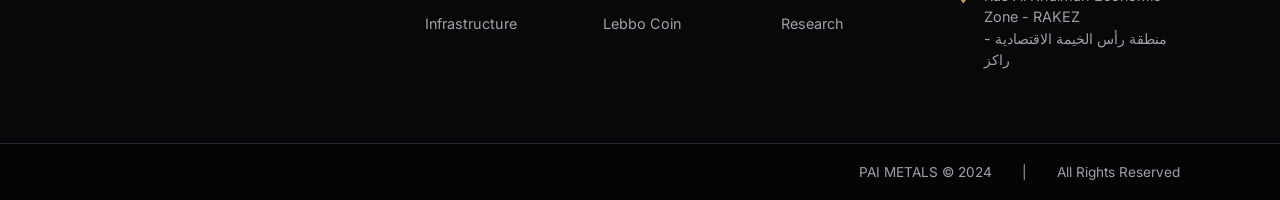
==== commit 21120dc3: "Update about.html" ====
--- a/about.html
+++ b/about.html
@@ -104,7 +104,7 @@
                     <div class="founder-contact">
                         <i class="fa-solid fa-user-tie"></i>Chief Operating Officer (COO)
                         &nbsp;&nbsp;|&nbsp;&nbsp;
-                        <i class="fa-solid fa-phone"></i>+91 90367 50750
+                        <!-- <i class="fa-solid fa-phone"></i>+91 90367 50750 -->
                     </div>
                 </div>
             </div>
@@ -125,7 +125,9 @@
                 <div class="info-card">
                     <h4>Aditya Ram M</h4>
                     <span class="role">Sr. Metallurgist / Sr. Operations Manager</span>
-                    <span class="phone"><i class="fa-solid fa-phone"></i>+91 91829 87930</span>
+                    <!-- <span class="phone">
+                        <i class="fa-solid fa-phone"></i>+91 91829 87930
+                    </span> -->
                 </div>
                 <div class="info-card">
                     <h4>Rakshita AJ</h4>
@@ -173,10 +175,10 @@
                     <span>Designation</span>
                     <strong>Sr. Metallurgist (India)<br>Sr. Operations Manager (India)</strong>
                 </div>
-                <div class="credential-row">
+                <!-- <div class="credential-row">
                     <span>Contact</span>
                     <strong>+91 91829 87930</strong>
-                </div>
+                </div> -->
             </div>
         </section>
 
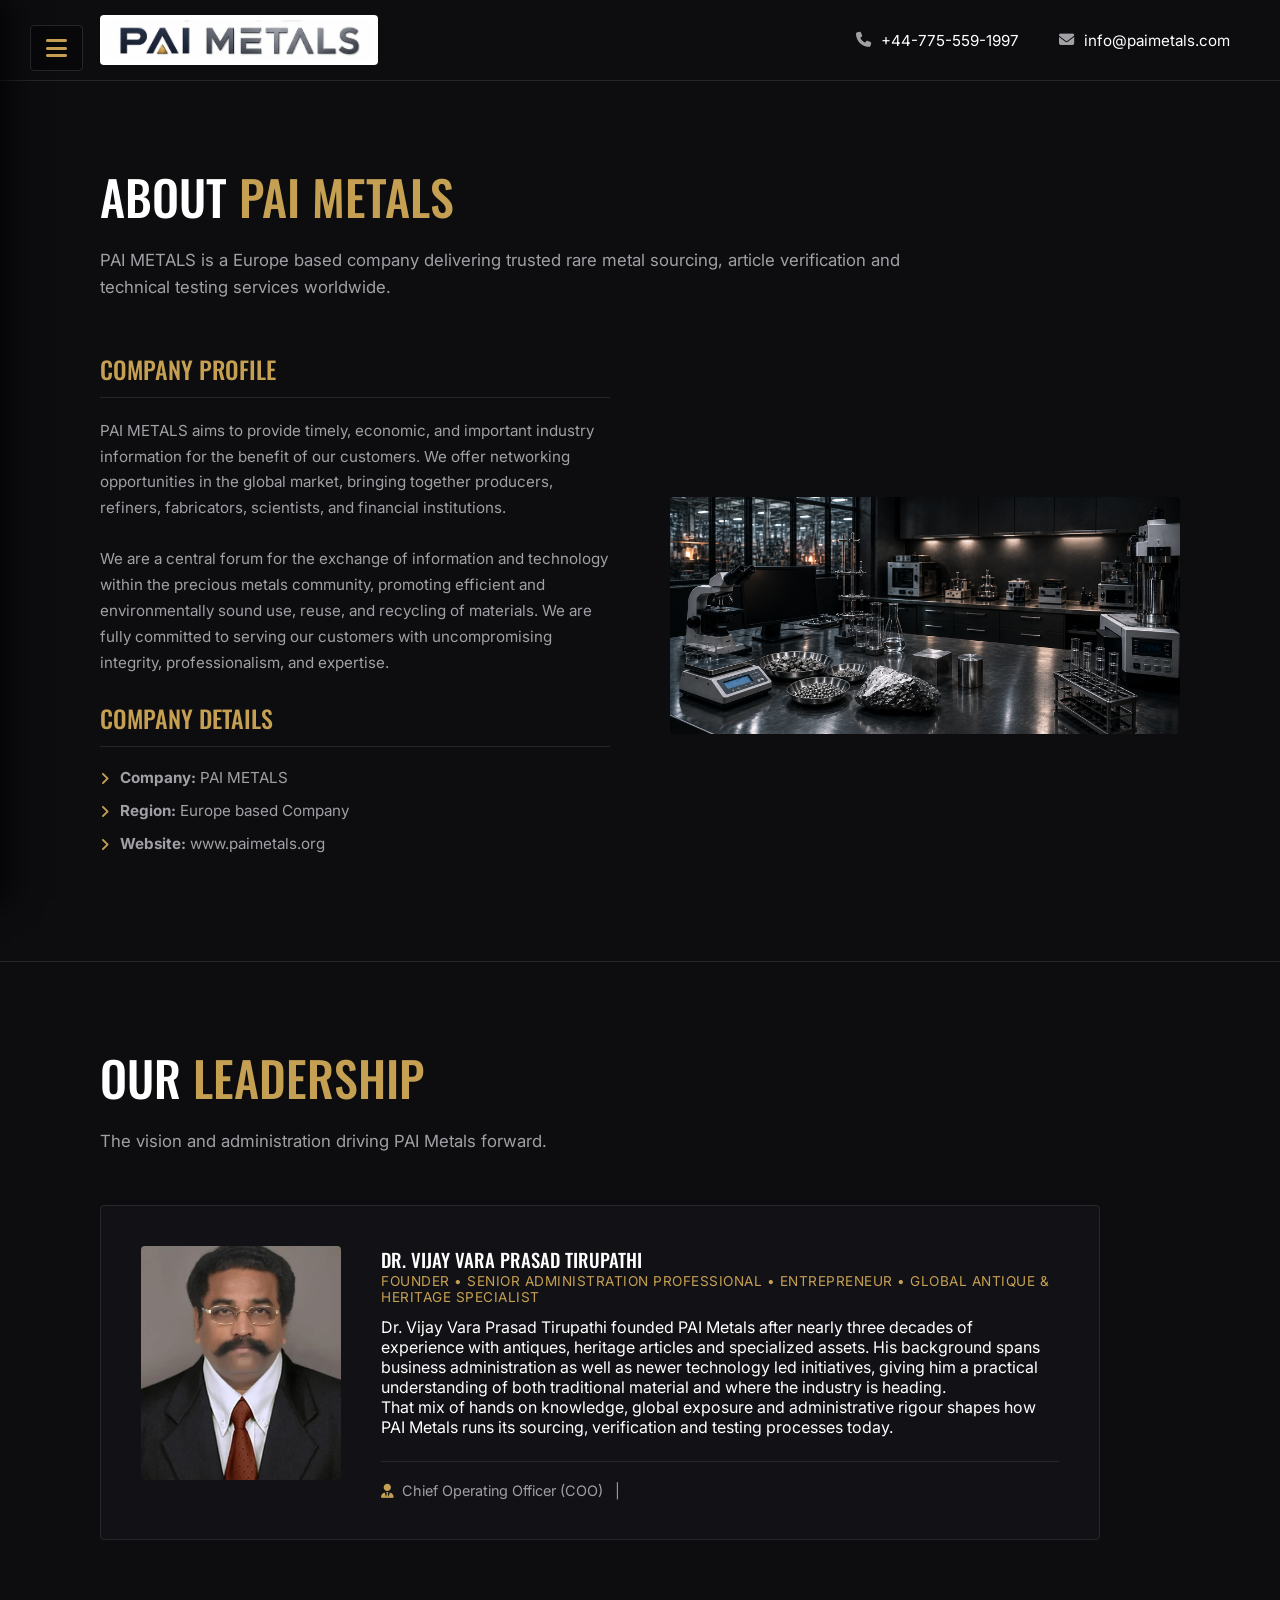
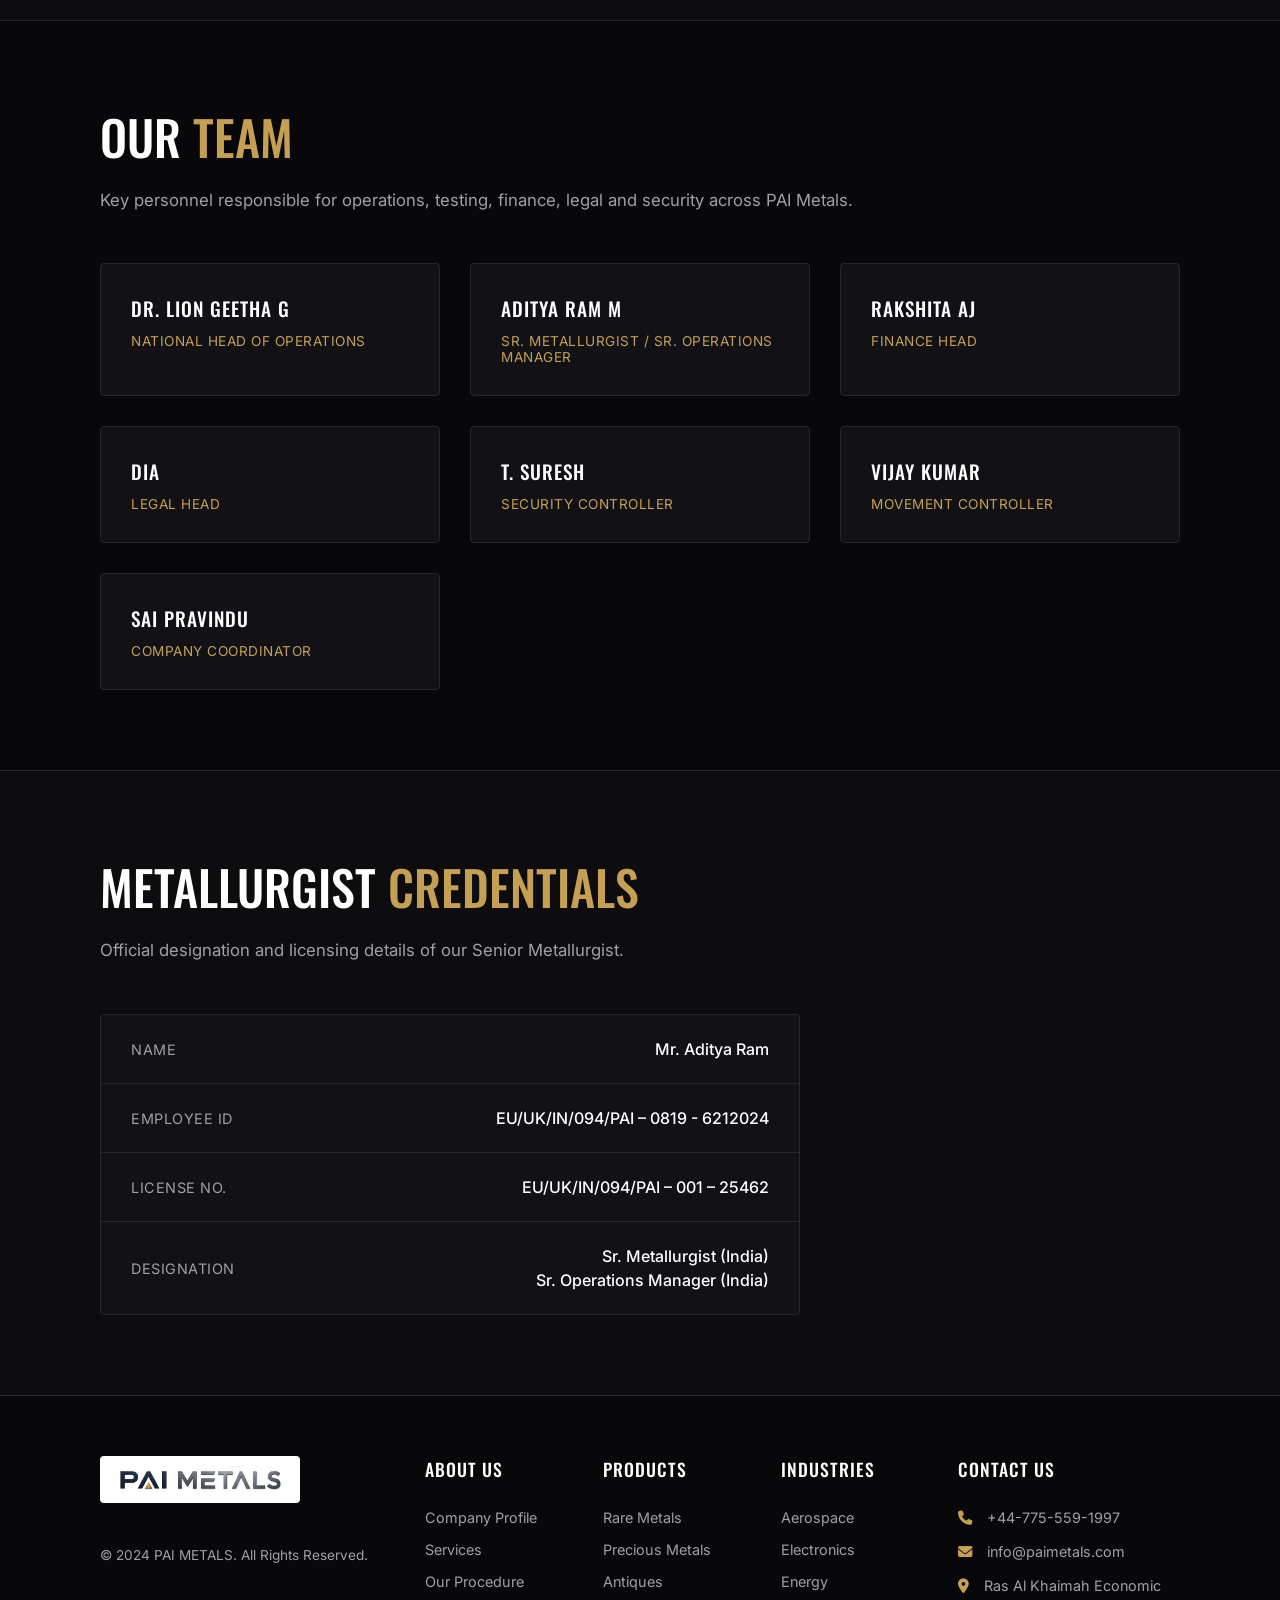
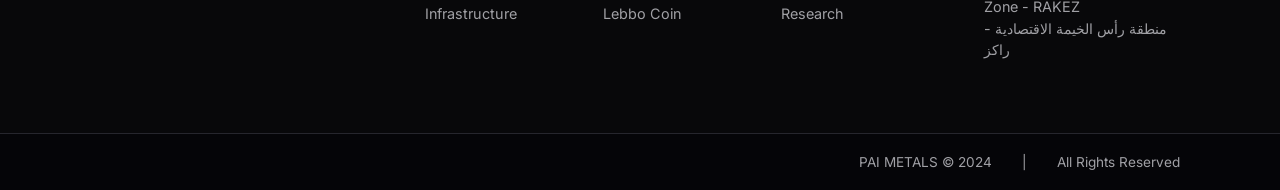
==== commit b8218df5: "Update about.html" ====
--- a/about.html
+++ b/about.html
@@ -120,7 +120,7 @@
                 <div class="info-card">
                     <h4>Dr. Lion Geetha G</h4>
                     <span class="role">National Head of Operations</span>
-                    <span class="phone"><i class="fa-solid fa-phone"></i>+91 81470 55855</span>
+                    <!-- <span class="phone"><i class="fa-solid fa-phone"></i>+91 81470 55855</span> -->
                 </div>
                 <div class="info-card">
                     <h4>Aditya Ram M</h4>
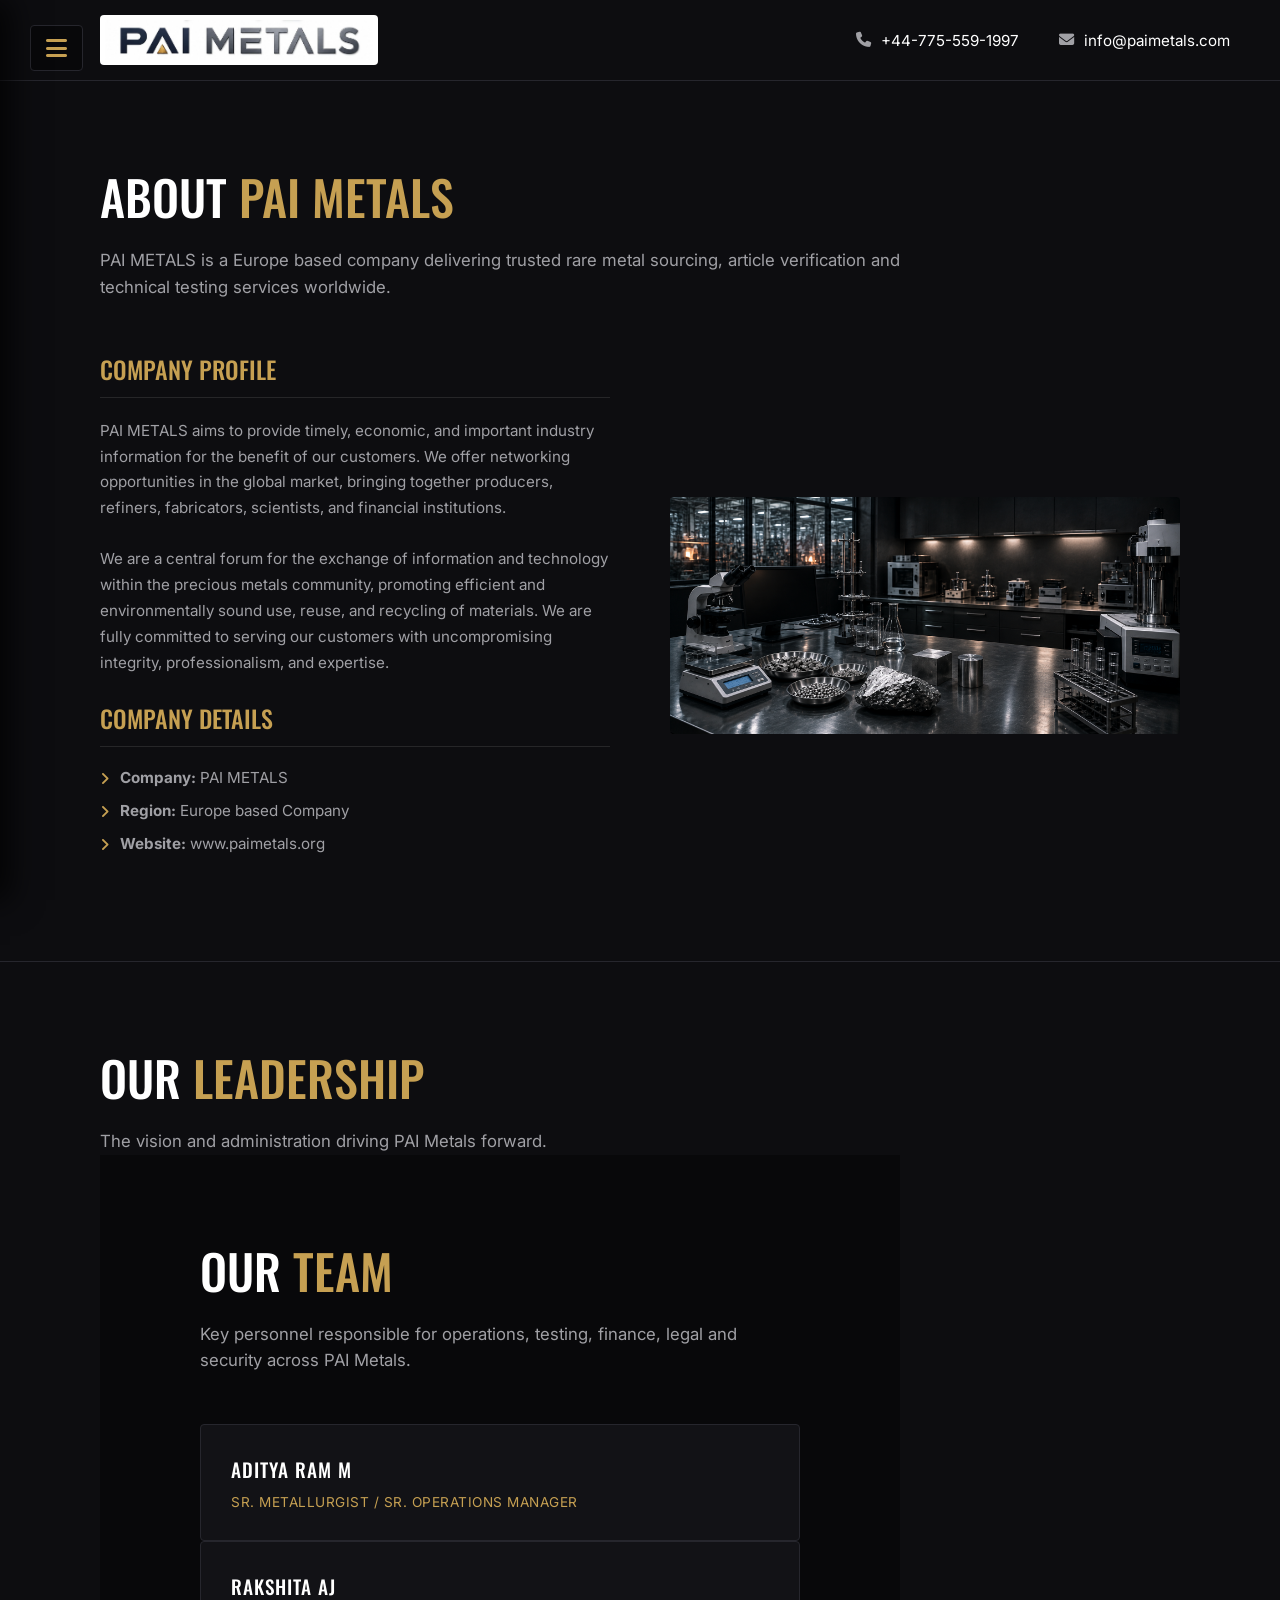
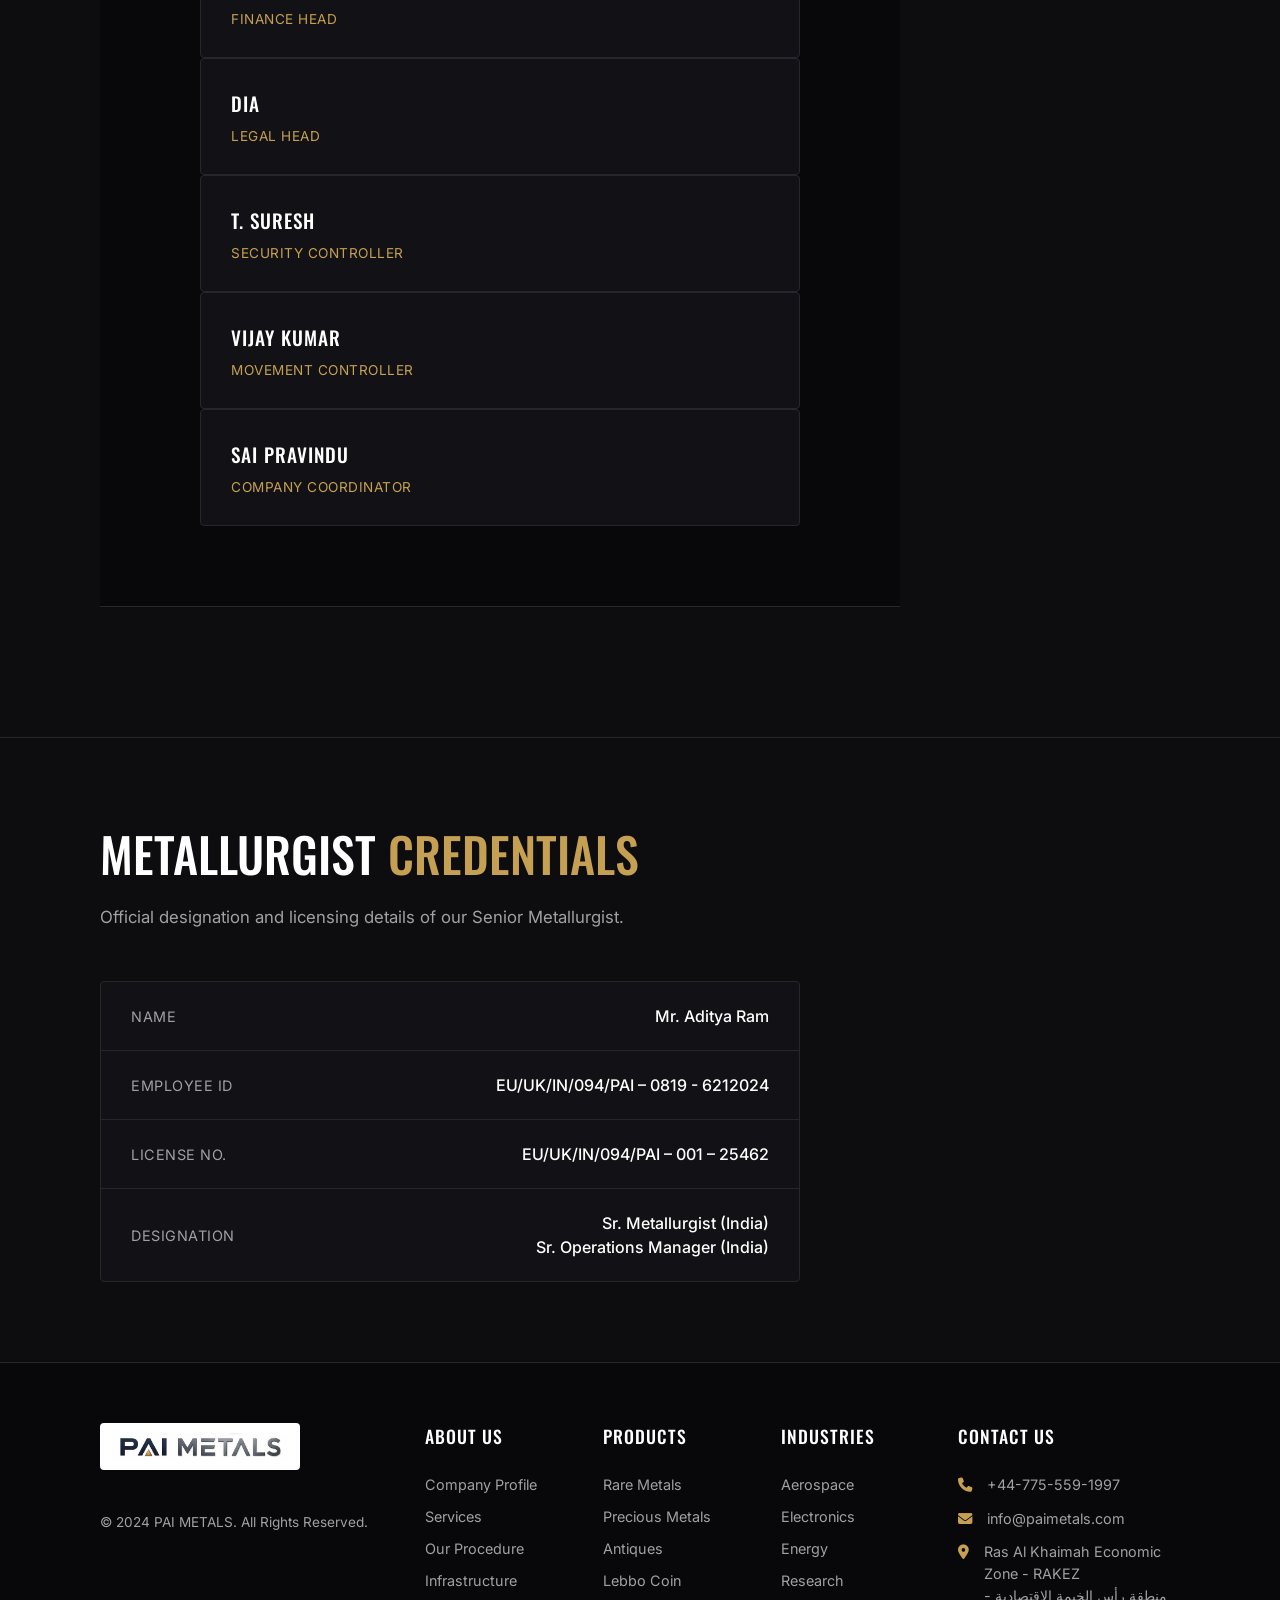
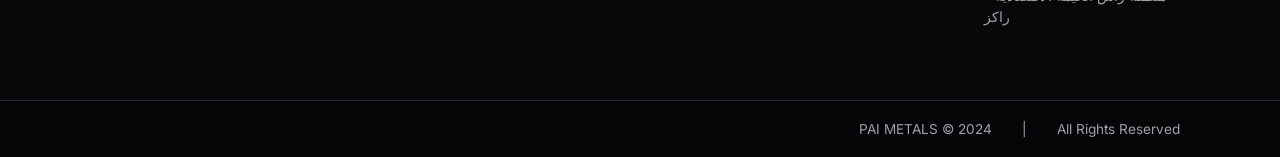
==== commit 63be3a26: "Update about.html" ====
--- a/about.html
+++ b/about.html
@@ -91,35 +91,13 @@
             <div class="section-header">
                 <h2>OUR <span>LEADERSHIP</span></h2>
                 <p>The vision and administration driving PAI Metals forward.</p>
-            </div>
-            <div class="founder-profile">
-                <div class="founder-photo">
-                    <img src="assets/vijay-vara-prasad.jpg" alt="Dr. Vijay Vara Prasad Tirupathi">
-                </div>
-                <div class="founder-body">
-                    <h3>Dr. Vijay Vara Prasad Tirupathi</h3>
-                    <span class="founder-titles">Founder &bull; Senior Administration Professional &bull; Entrepreneur &bull; Global Antique &amp; Heritage Specialist</span>
-                    <p>Dr. Vijay Vara Prasad Tirupathi founded PAI Metals after nearly three decades of experience with antiques, heritage articles and specialized assets. His background spans business administration as well as newer technology led initiatives, giving him a practical understanding of both traditional material and where the industry is heading.</p>
-                    <p>That mix of hands on knowledge, global exposure and administrative rigour shapes how PAI Metals runs its sourcing, verification and testing processes today.</p>
-                    <div class="founder-contact">
-                        <i class="fa-solid fa-user-tie"></i>Chief Operating Officer (COO)
-                        &nbsp;&nbsp;|&nbsp;&nbsp;
-                        <!-- <i class="fa-solid fa-phone"></i>+91 90367 50750 -->
-                    </div>
-                </div>
-            </div>
-        </section>
 
         <!-- Team / Personnel -->
         <section class="content-section alt-bg">
             <div class="section-header">
                 <h2>OUR <span>TEAM</span></h2>
                 <p>Key personnel responsible for operations, testing, finance, legal and security across PAI Metals.</p>
-            </div>
-            <div class="info-card-grid">
-                <div class="info-card">
-                    <h4>Dr. Lion Geetha G</h4>
-                    <span class="role">National Head of Operations</span>
+
                     <!-- <span class="phone"><i class="fa-solid fa-phone"></i>+91 81470 55855</span> -->
                 </div>
                 <div class="info-card">
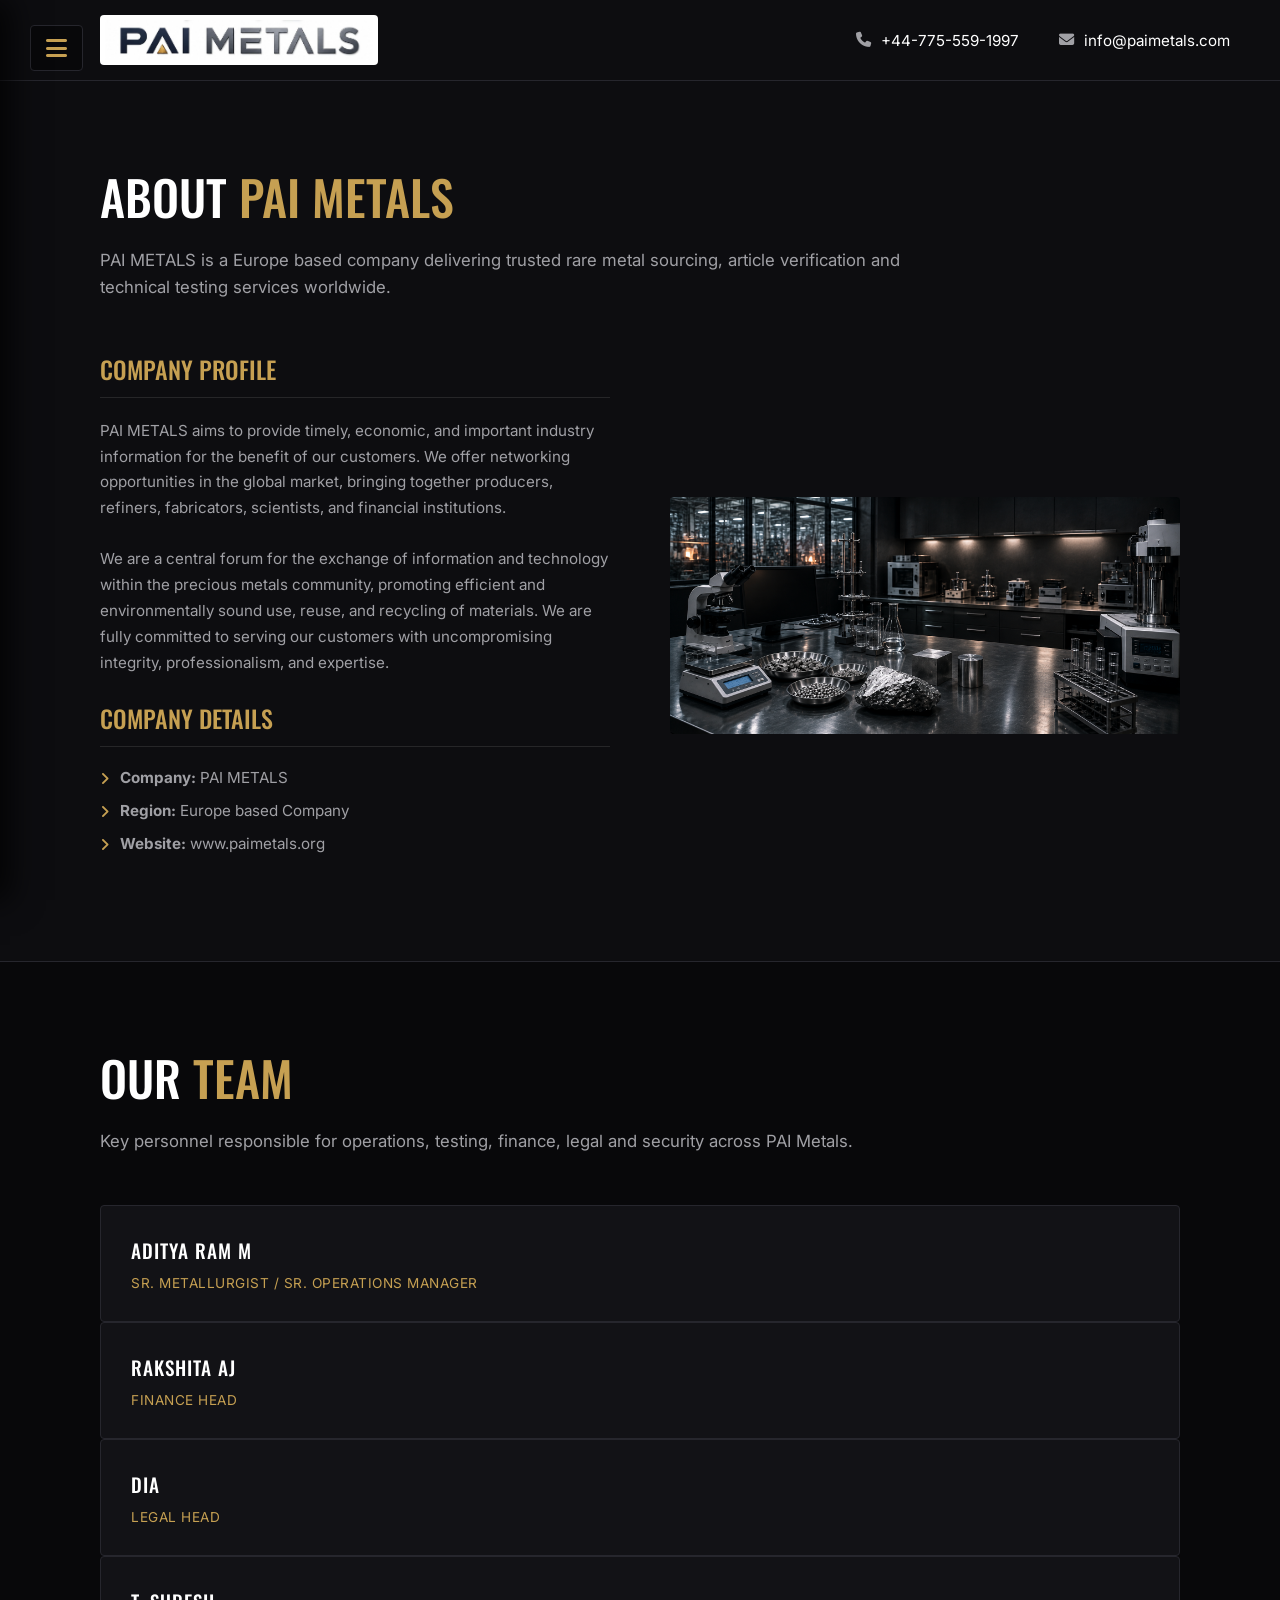
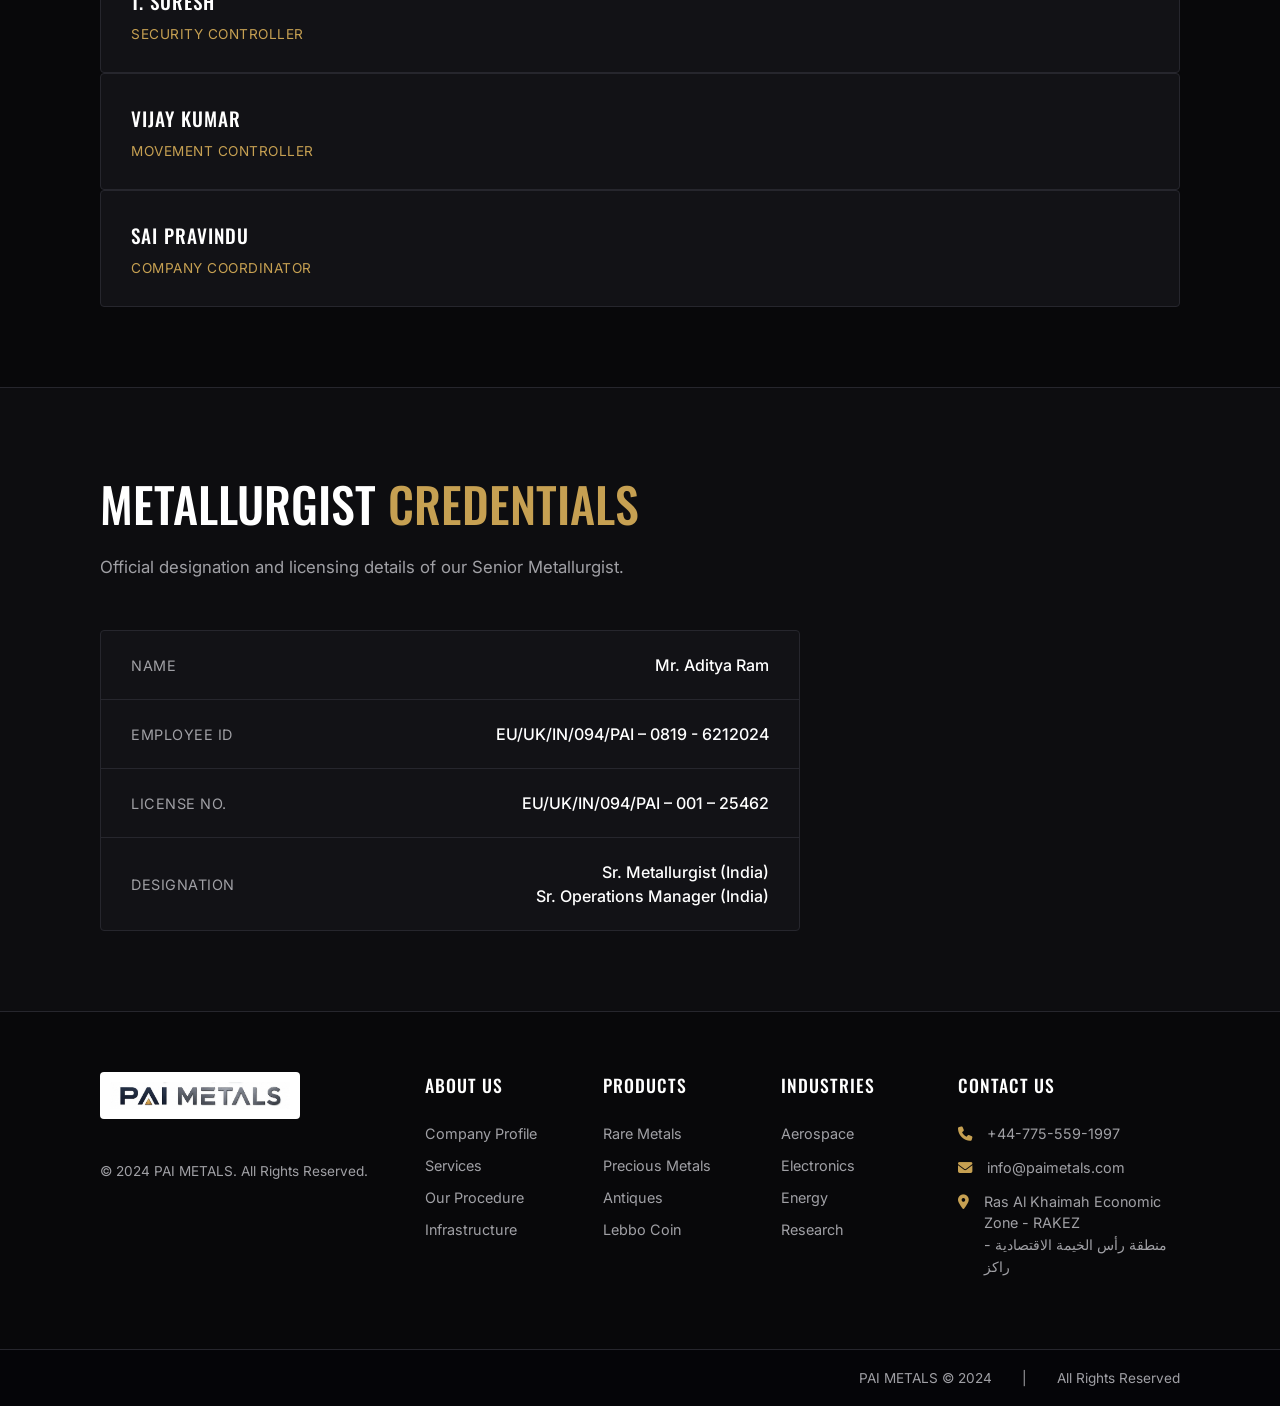
==== commit 3f1135f5: "Update about.html" ====
--- a/about.html
+++ b/about.html
@@ -86,12 +86,6 @@
             </div>
         </section>
 
-        <!-- Leadership / Founder -->
-        <section class="content-section">
-            <div class="section-header">
-                <h2>OUR <span>LEADERSHIP</span></h2>
-                <p>The vision and administration driving PAI Metals forward.</p>
-
         <!-- Team / Personnel -->
         <section class="content-section alt-bg">
             <div class="section-header">
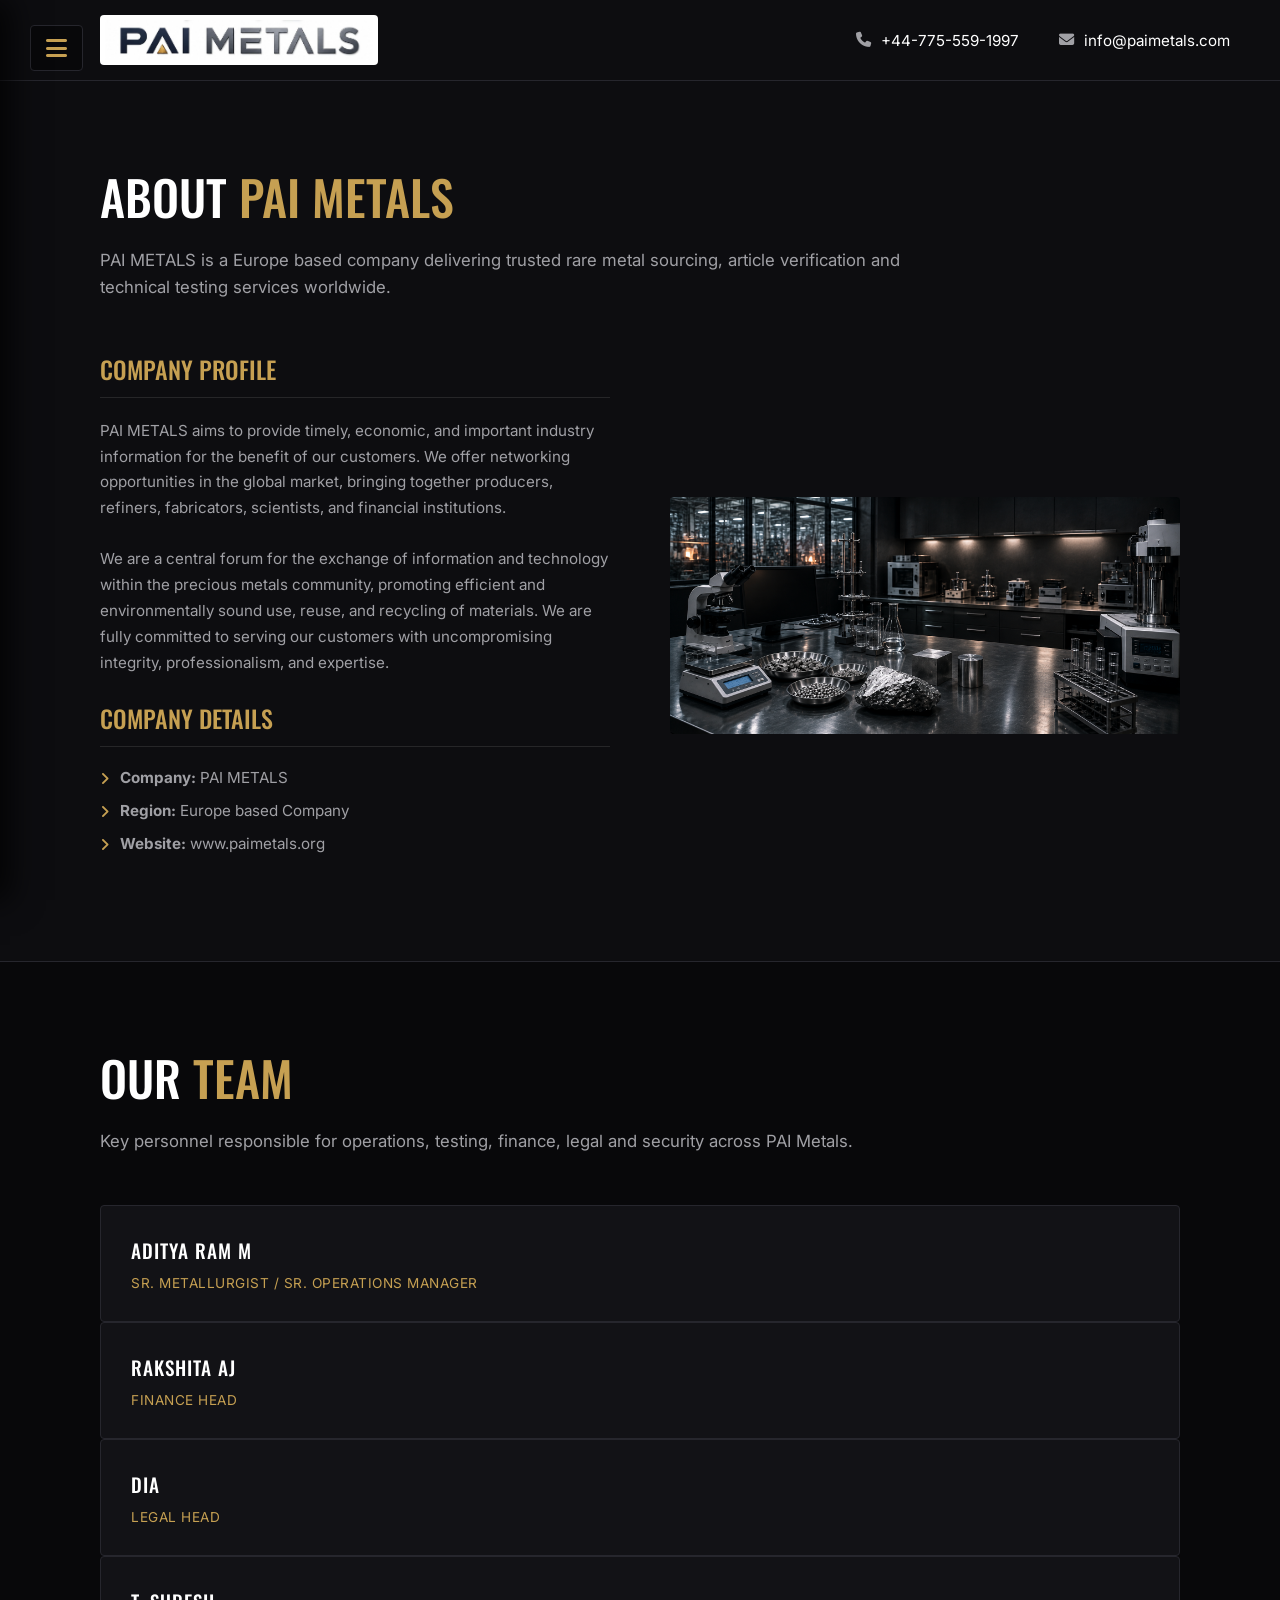
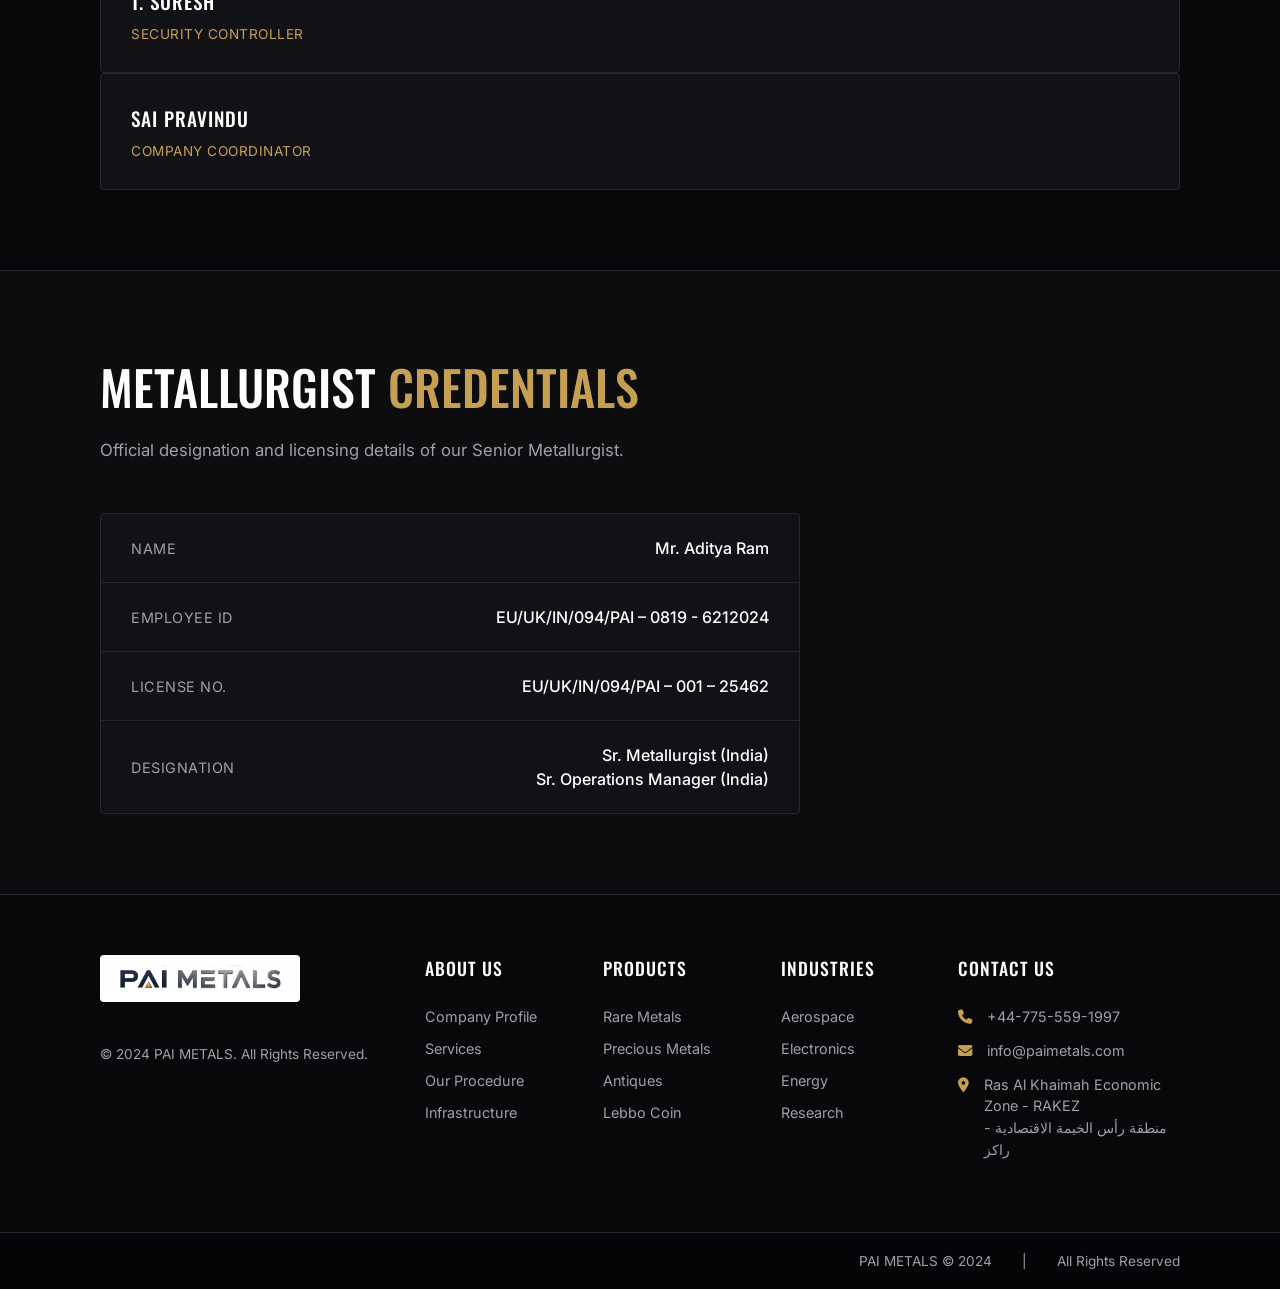
==== commit e4d06123: "Update about.html" ====
--- a/about.html
+++ b/about.html
@@ -114,10 +114,6 @@
                     <span class="role">Security Controller</span>
                 </div>
                 <div class="info-card">
-                    <h4>Vijay Kumar</h4>
-                    <span class="role">Movement Controller</span>
-                </div>
-                <div class="info-card">
                     <h4>Sai Pravindu</h4>
                     <span class="role">Company Coordinator</span>
                 </div>
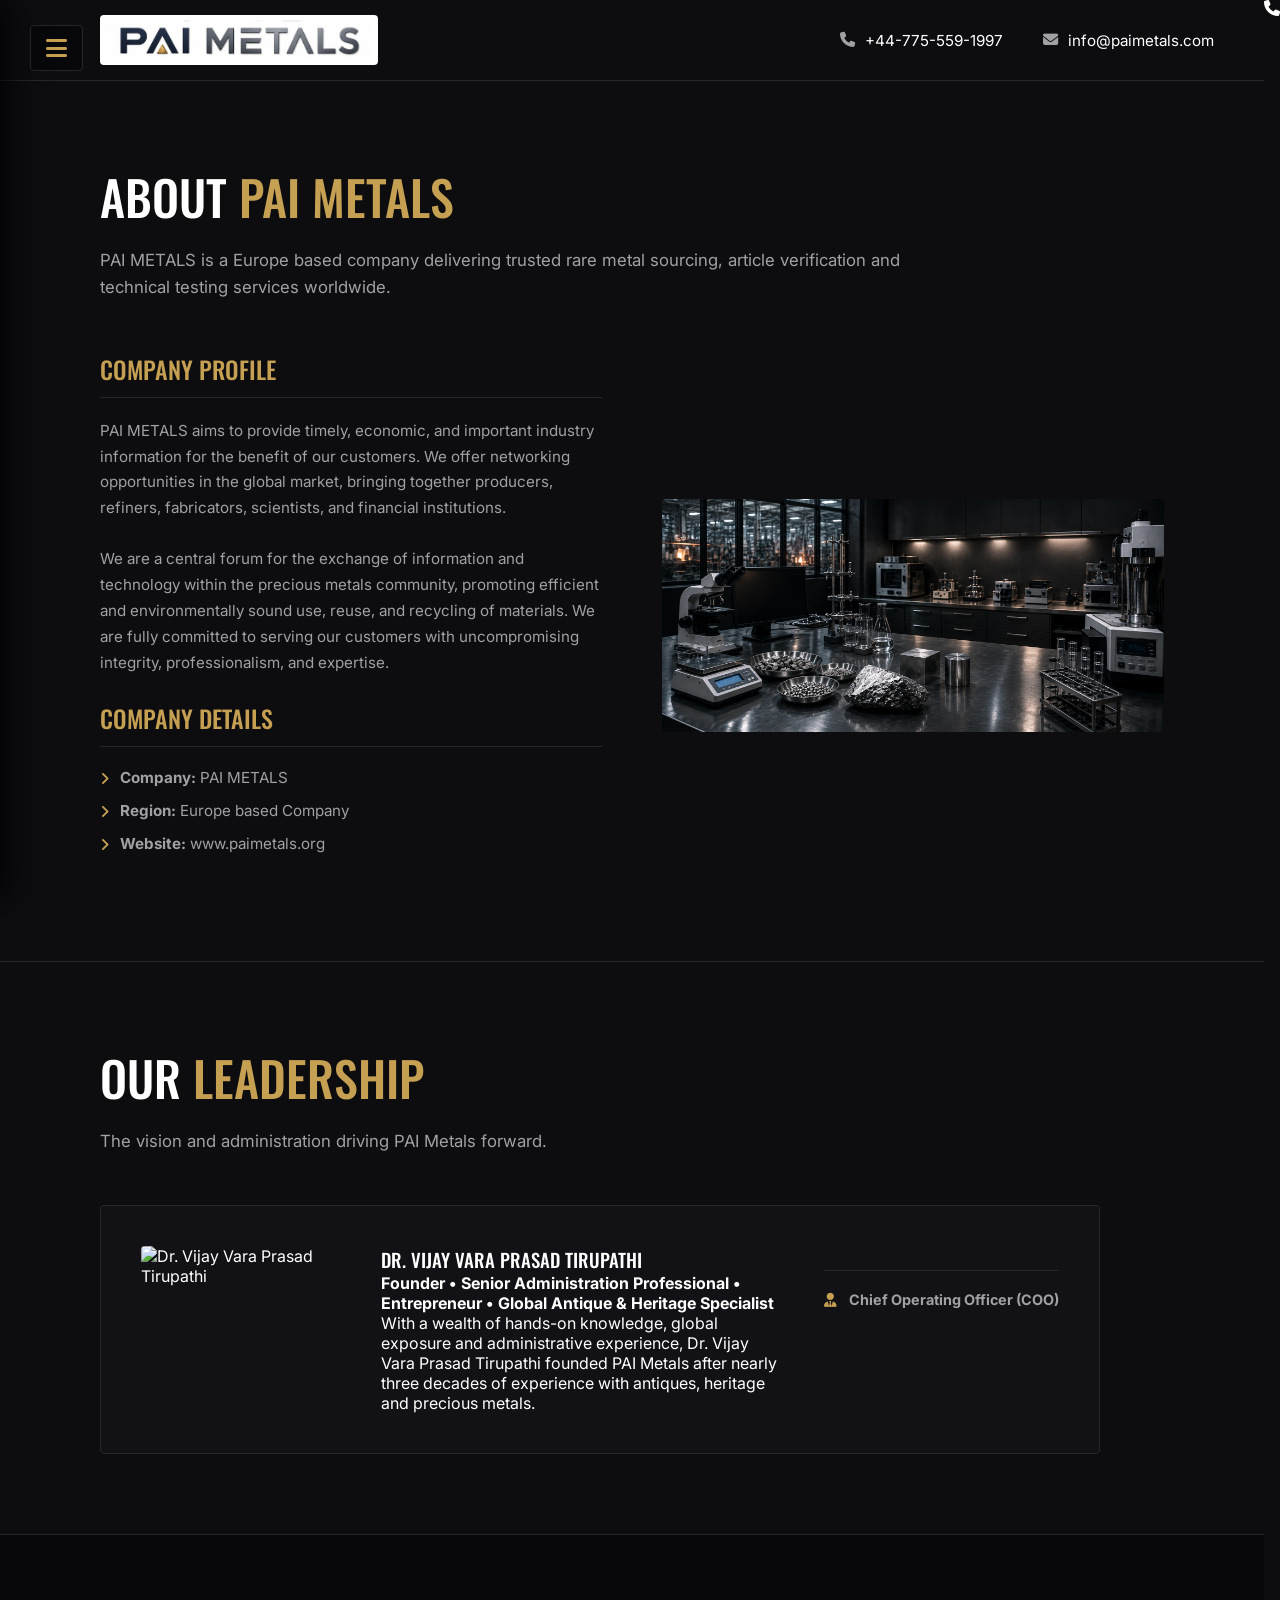
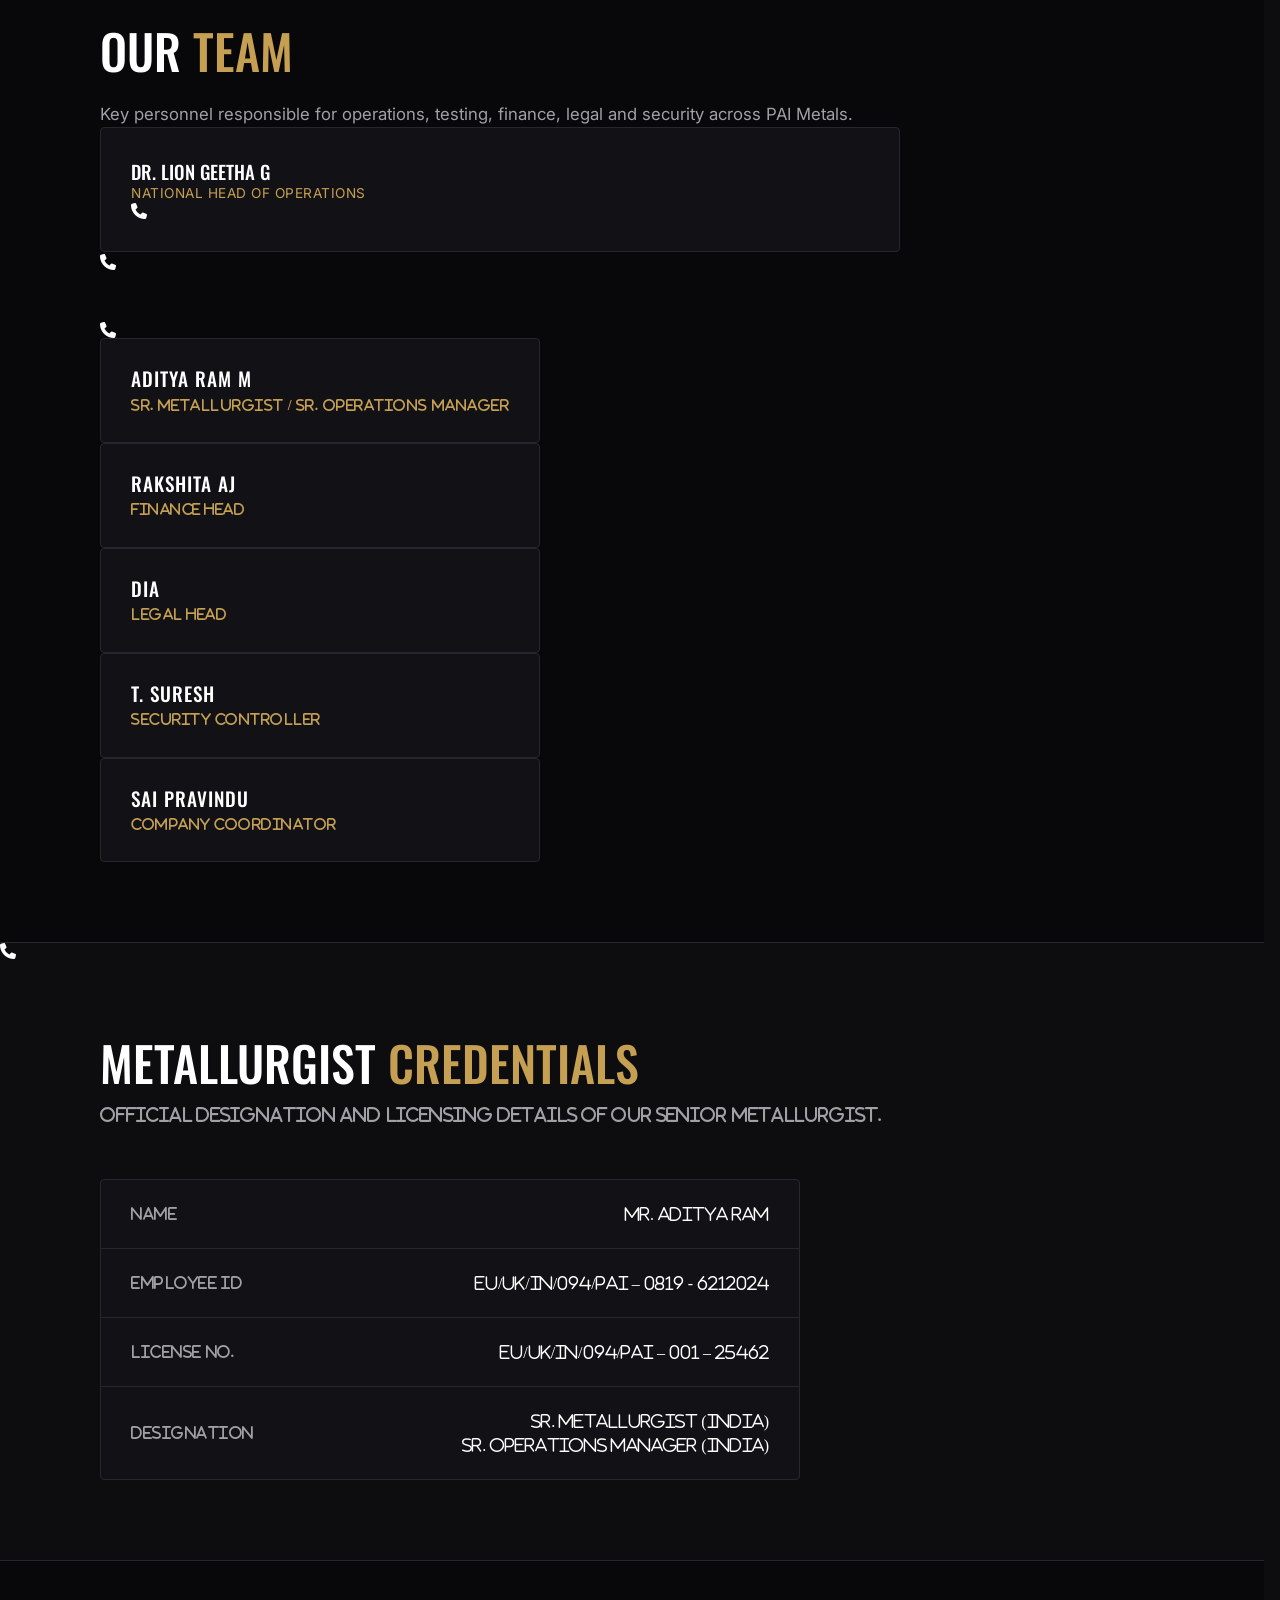
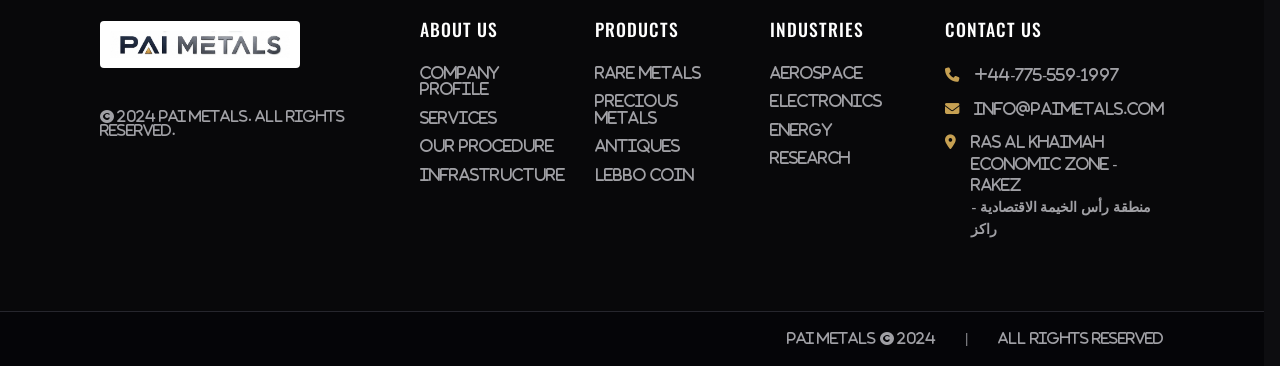
==== commit 2217ecc2: "Update about.html" ====
--- a/about.html
+++ b/about.html
@@ -85,6 +85,34 @@
                 </div>
             </div>
         </section>
+        <!-- Leadership / Founder -->
+<section class="content-section">
+    <div class="section-header">
+        <h2>OUR <span>LEADERSHIP</span></h2>
+        <p>The vision and administration driving PAI Metals forward.</p>
+    </div>
+
+    <div class="founder-profile">
+        <div class="founder-photo">
+            <img src="assets/Vijay-vara-prasad.jpg" alt="Dr. Vijay Vara Prasad Tirupathi">
+        </div>
+
+        <div class="founder-body">
+            <h3>Dr. Vijay Vara Prasad Tirupathi</h3>
+            <p>
+                <strong>Founder &bull; Senior Administration Professional &bull; Entrepreneur &bull; Global Antique &amp; Heritage Specialist</strong>
+            </p>
+            <p>
+                With a wealth of hands-on knowledge, global exposure and administrative experience, Dr. Vijay Vara Prasad Tirupathi founded PAI Metals after nearly three decades of experience with antiques, heritage and precious metals.
+            </p>
+        </div>
+
+        <div class="founder-contact">
+            <i class="fa-solid fa-user-tie"></i>
+            <strong>Chief Operating Officer (COO)</strong>
+        </div>
+    </div>
+</section>
 
         <!-- Team / Personnel -->
         <section class="content-section alt-bg">
@@ -93,6 +121,11 @@
                 <p>Key personnel responsible for operations, testing, finance, legal and security across PAI Metals.</p>
 
                     <!-- <span class="phone"><i class="fa-solid fa-phone"></i>+91 81470 55855</span> -->
+        <div class="info-card">
+    <h3>Dr. Lion Geetha G</h3>
+    <span class="role">National Head of Operations</span>
+    <i class="fa-solid fa-phone">
+        </div>
                 </div>
                 <div class="info-card">
                     <h4>Aditya Ram M</h4>
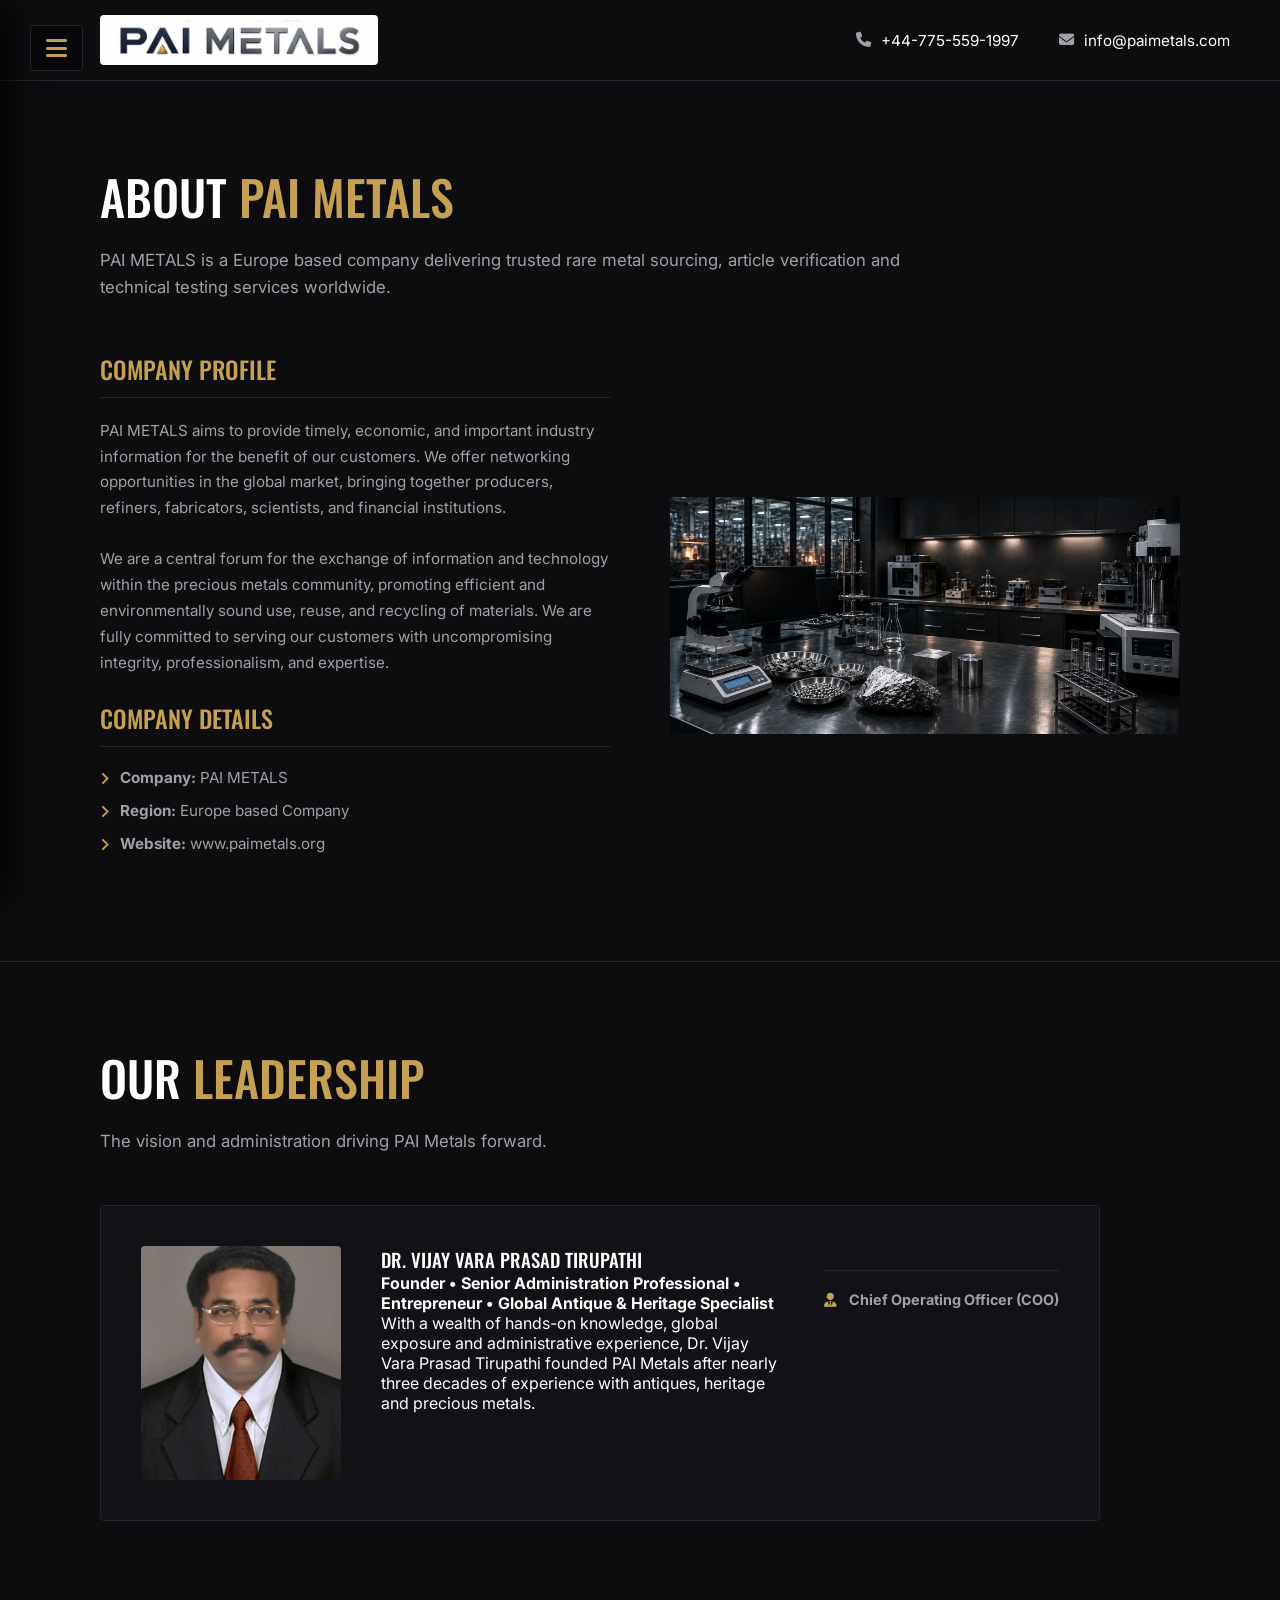
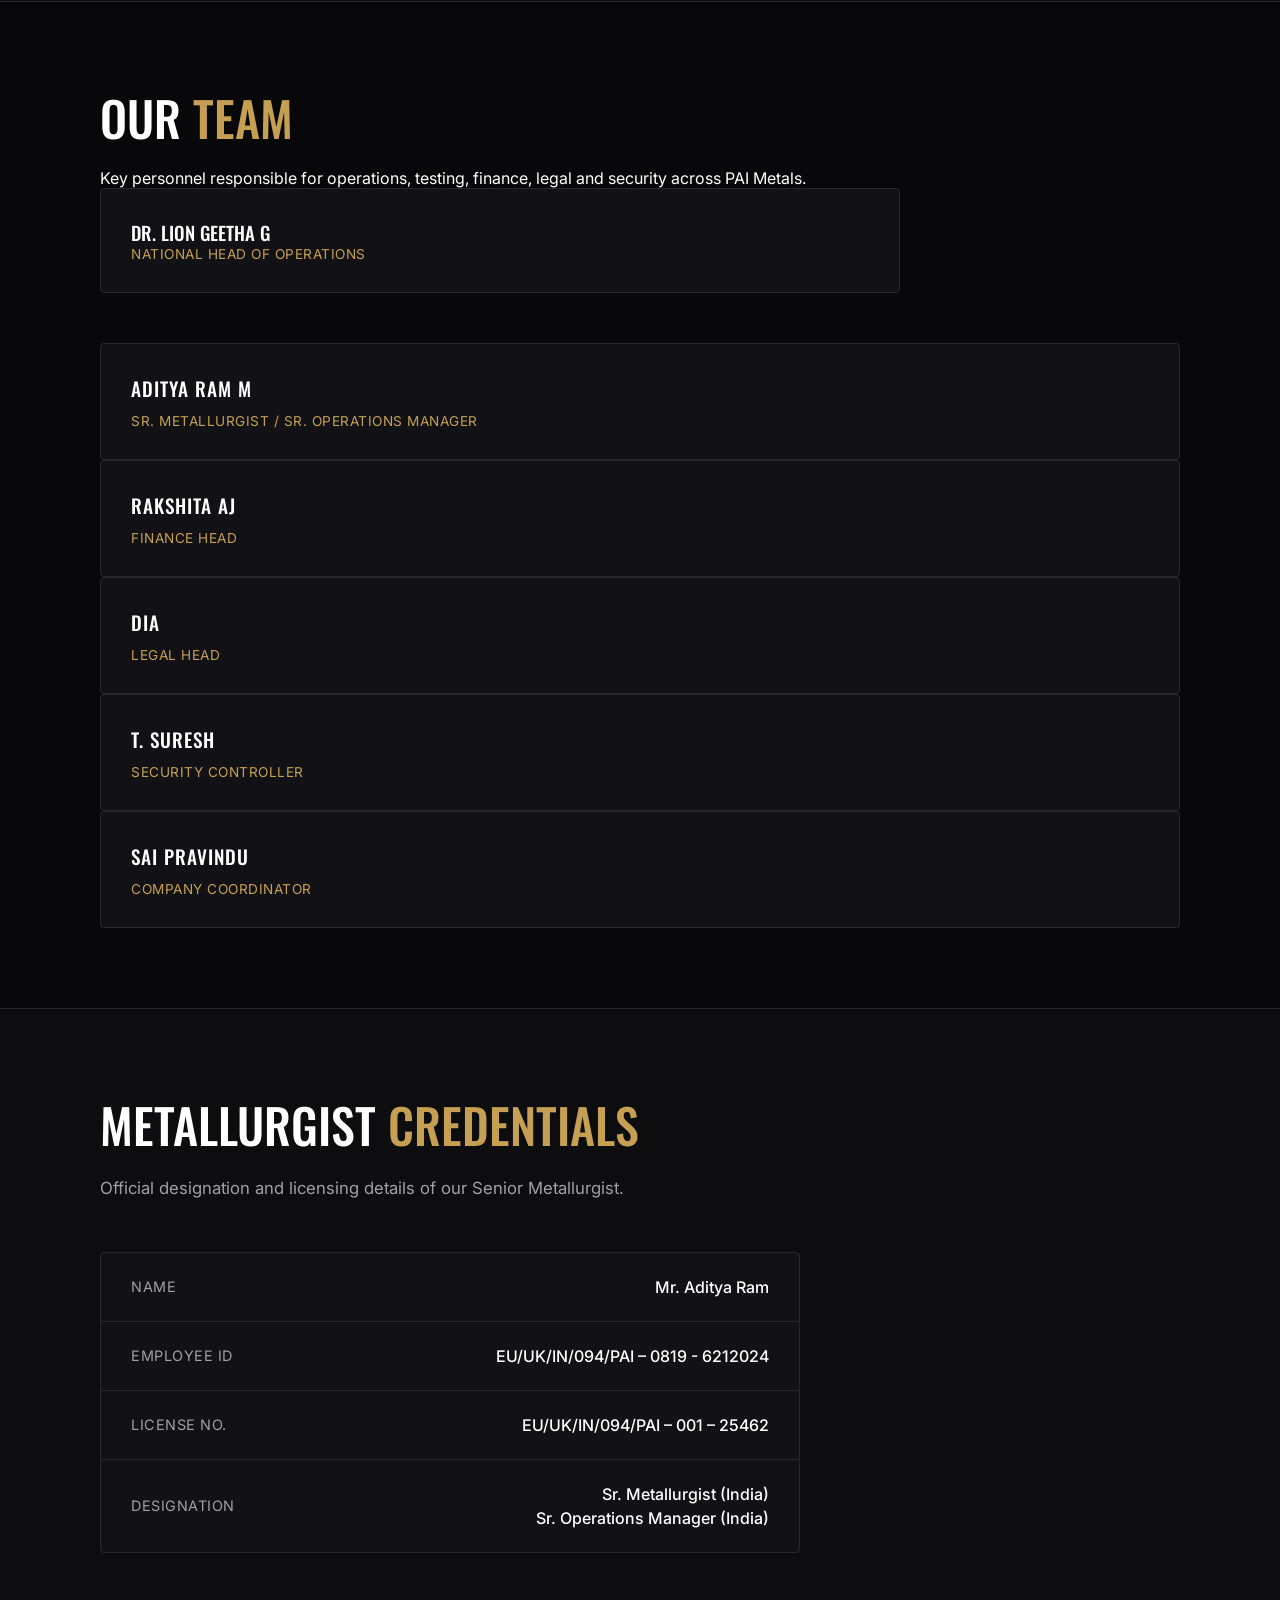
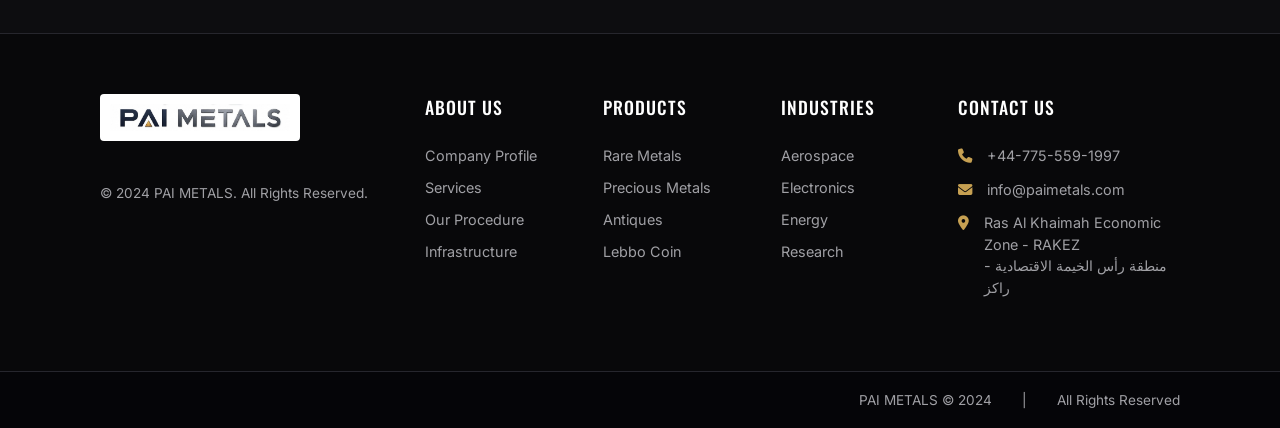
==== commit 73027f5c: "Update about.html" ====
--- a/about.html
+++ b/about.html
@@ -94,7 +94,7 @@
 
     <div class="founder-profile">
         <div class="founder-photo">
-            <img src="assets/Vijay-vara-prasad.jpg" alt="Dr. Vijay Vara Prasad Tirupathi">
+            <img src="assets/vijay-vara-prasad.jpg" alt="Dr. Vijay Vara Prasad Tirupathi">
         </div>
 
         <div class="founder-body">
@@ -117,14 +117,13 @@
         <!-- Team / Personnel -->
         <section class="content-section alt-bg">
             <div class="section-header">
-                <h2>OUR <span>TEAM</span></h2>
+                <h2>OUR <span>TEAM</span></h2
                 <p>Key personnel responsible for operations, testing, finance, legal and security across PAI Metals.</p>
 
                     <!-- <span class="phone"><i class="fa-solid fa-phone"></i>+91 81470 55855</span> -->
         <div class="info-card">
     <h3>Dr. Lion Geetha G</h3>
     <span class="role">National Head of Operations</span>
-    <i class="fa-solid fa-phone">
         </div>
                 </div>
                 <div class="info-card">
